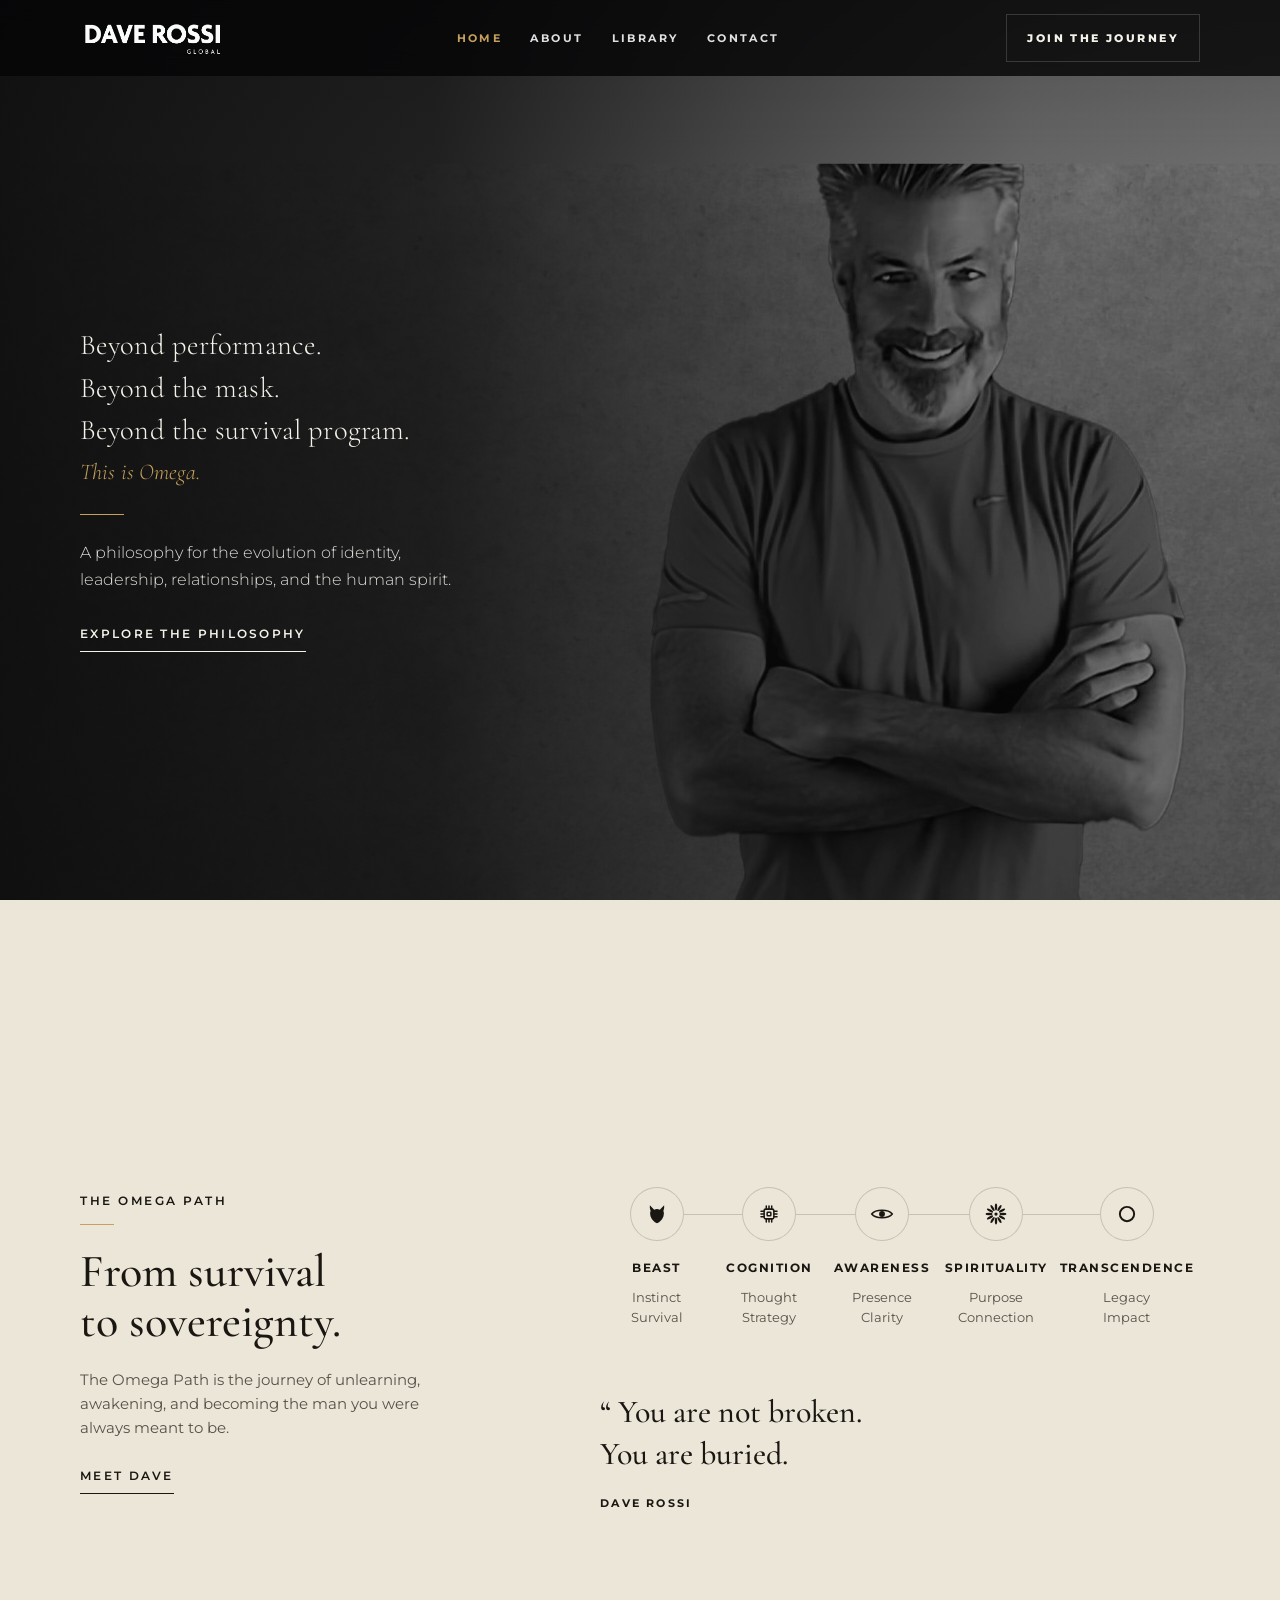
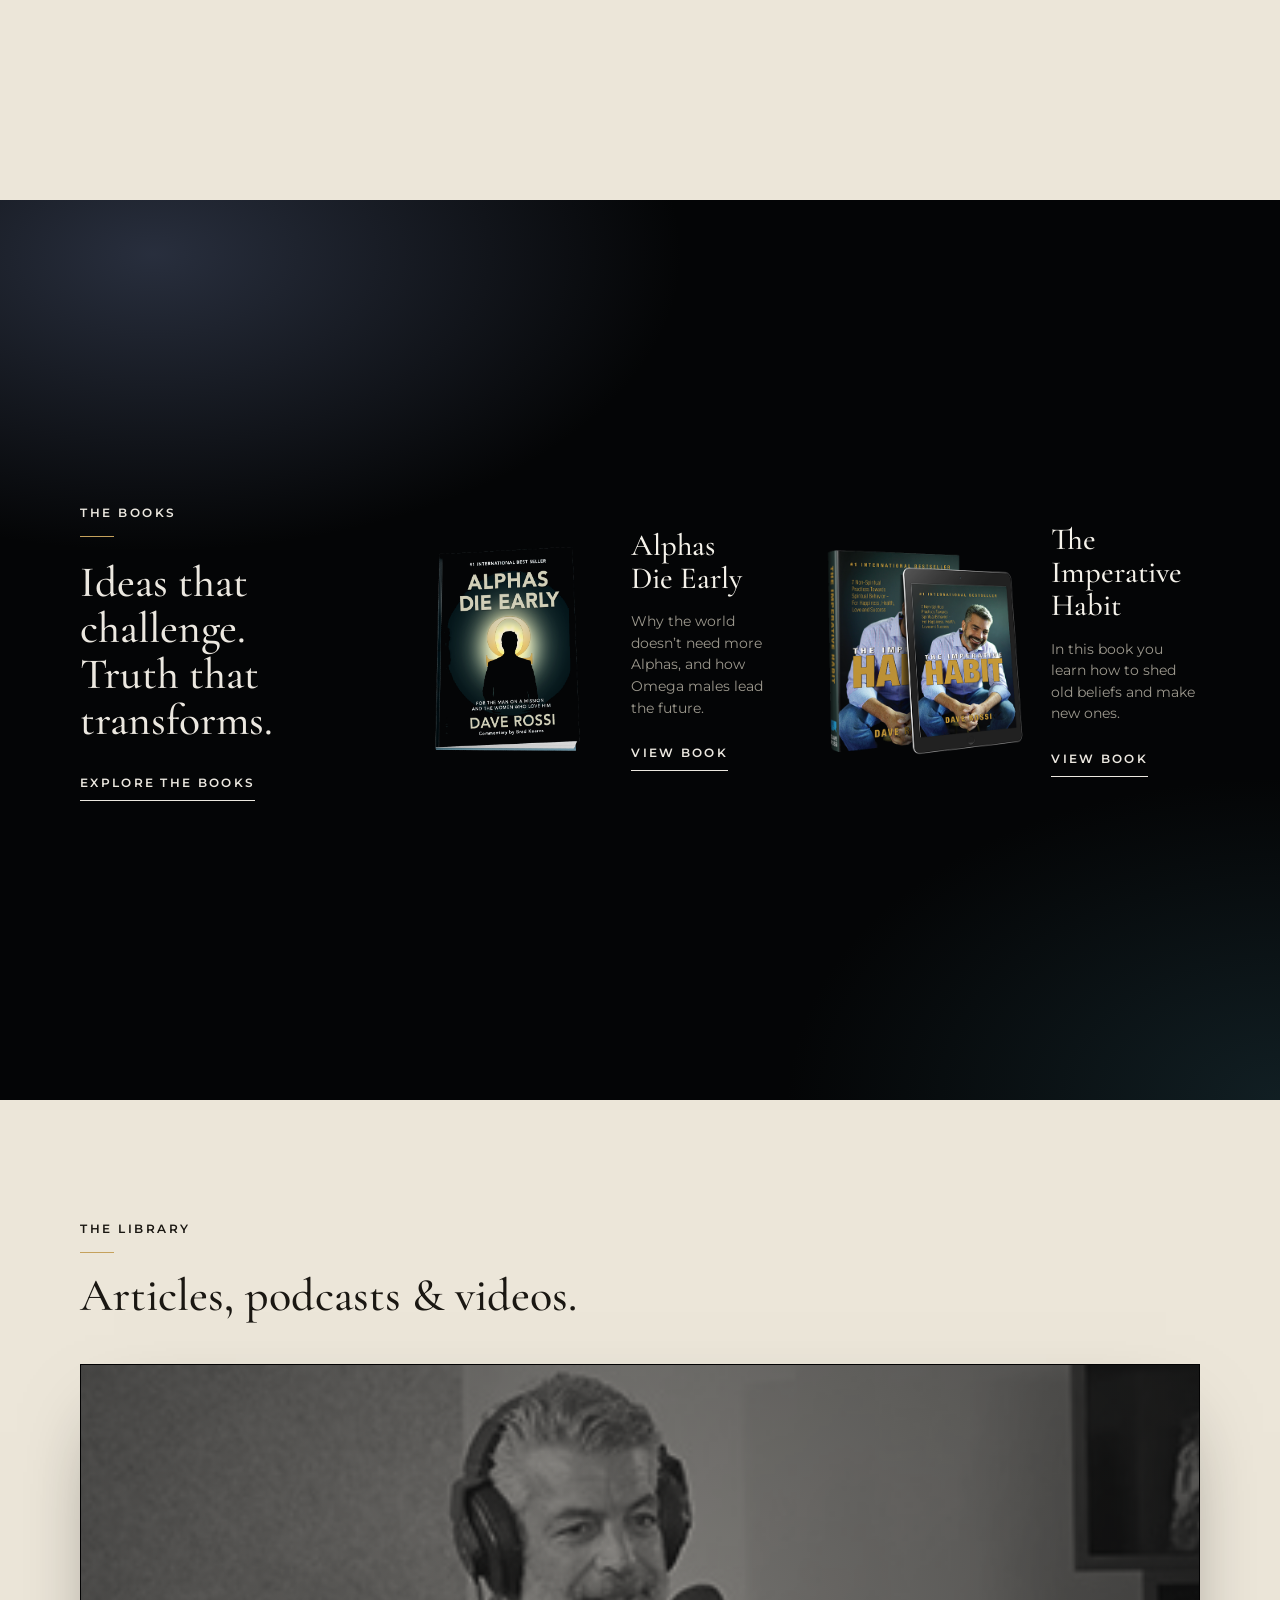
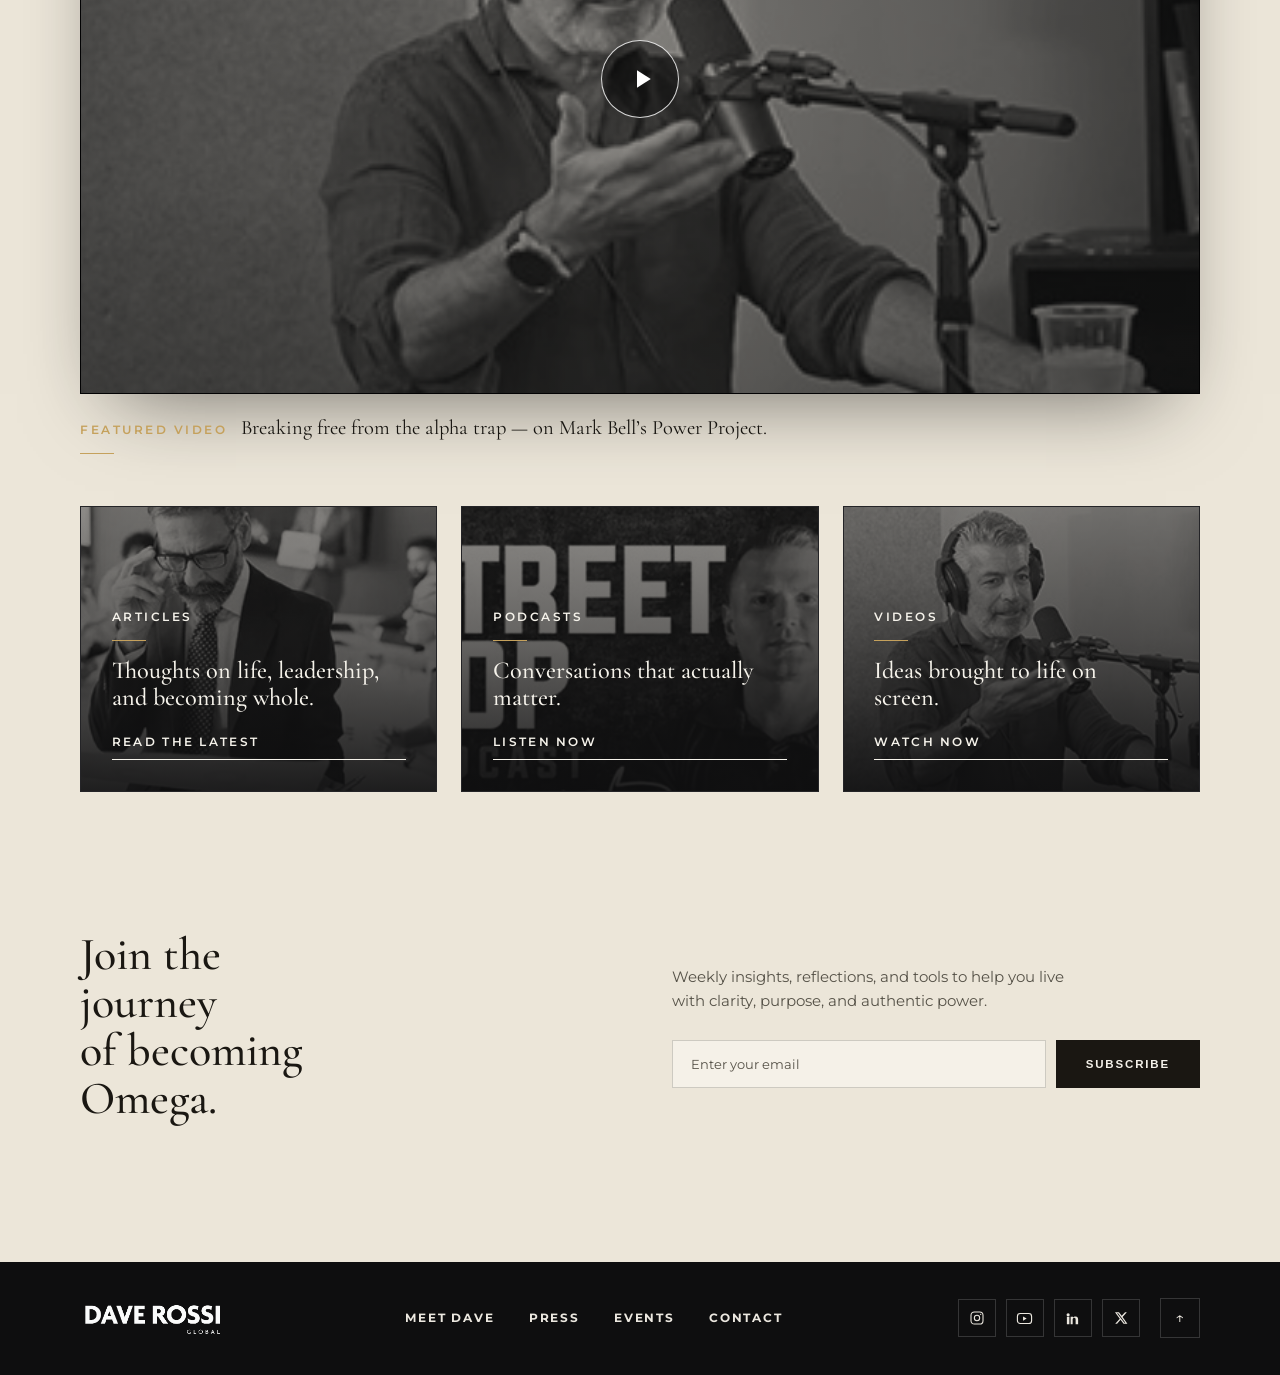
==== index.html @ e482aae3 "Deploy site 82 files" ====
<!DOCTYPE html>
<html lang="en">
<head>
<meta charset="UTF-8" />
<meta name="viewport" content="width=device-width, initial-scale=1.0" />
<title>Dave Rossi — This is Omega</title>
<meta name="description" content="Beyond performance. Beyond the mask. Beyond the survival program. This is Omega. A philosophy for the evolution of identity, leadership, relationships, and the human spirit." />
<link rel="icon" type="image/x-icon" href="assets/img/favicon/favicon.ico" />

<link rel="preconnect" href="https://fonts.googleapis.com" />
<link rel="preconnect" href="https://fonts.gstatic.com" crossorigin />
<link href="https://fonts.googleapis.com/css2?family=Cormorant+Garamond:ital,wght@0,300;0,400;0,500;0,600;1,300;1,400;1,500;1,600&family=Montserrat:wght@300;400;500;600;700&display=swap" rel="stylesheet" />

<style>
  /* ============================================================
     DAVE ROSSI — OMEGA  ·  Home (design body) + framework header/footer
     ============================================================ */
  :root{
    --dark:#0E0E0F; --dark-2:#0B0B0C; --cream:#ECE6D9; --cream-panel:#E3DBC9;
    --ink:#1A1712; --ink-soft:#565248; --paper:#F5F2EA; --on-dark:#ECE8E0; --on-dark-soft:#9C988D;
    --gold:#C5A15C; --gold-soft:#D8BC86;
    --line-cream:rgba(26,23,18,.18); --line-dark:rgba(255,255,255,.16);
    --serif:'Cormorant Garamond', Georgia, 'Times New Roman', serif;
    --sans:'Montserrat', -apple-system, BlinkMacSystemFont, 'Segoe UI', sans-serif;
    --wrap:1240px; --gutter:clamp(20px, 5vw, 60px); --band-y:clamp(64px, 9vw, 120px);
    --ease:cubic-bezier(.22,.61,.36,1);
  }
  *,*::before,*::after{box-sizing:border-box;margin:0;padding:0}
  html{-webkit-text-size-adjust:100%;scroll-behavior:smooth;scroll-snap-type:y proximity;scroll-padding-top:76px}
  body{background:var(--dark);color:var(--ink);font-family:var(--sans);font-weight:400;line-height:1.65;-webkit-font-smoothing:antialiased;overflow-x:hidden}
  a{color:inherit;text-decoration:none}
  img{max-width:100%;height:auto;display:block}
  ::selection{background:var(--gold);color:#0E0E0F}
  :focus-visible{outline:2px solid var(--gold);outline-offset:3px}
  .wrap{max-width:var(--wrap);margin:0 auto;padding-inline:var(--gutter)}

  .eyebrow{font-family:var(--sans);font-size:11.5px;font-weight:600;letter-spacing:.22em;text-transform:uppercase;display:inline-block;padding-bottom:14px;position:relative}
  .eyebrow::after{content:"";position:absolute;left:0;bottom:0;width:34px;height:1px;background:var(--gold)}
  .ulink{display:inline-block;font-size:11.5px;font-weight:600;letter-spacing:.2em;text-transform:uppercase;padding-bottom:7px;border-bottom:1px solid currentColor;transition:color .3s var(--ease),border-color .3s var(--ease)}
  .ulink:hover{color:var(--gold)}
  .btn-solid{display:inline-flex;align-items:center;justify-content:center;font-size:11.5px;font-weight:600;letter-spacing:.16em;text-transform:uppercase;padding:15px 30px;background:var(--ink);color:var(--paper);border:0;cursor:pointer;transition:background .35s var(--ease);white-space:nowrap}
  .btn-solid:hover{background:#000}

  /* ============================================================
     FRAMEWORK HEADER (matches the project upload)
     ============================================================ */
  header.site-header{position:fixed;top:0;left:0;right:0;z-index:100;background:rgba(5,6,7,.82);backdrop-filter:blur(12px)}
  .nav{display:flex;align-items:center;gap:24px;height:76px}
  .brand{display:flex;align-items:center}
  .brand img{width:150px;height:auto;display:block}
  .nav-links{display:flex;align-items:center;justify-content:center;gap:clamp(14px,2.2vw,30px);flex:1}
  .nav-links a{font-size:11px;font-weight:700;letter-spacing:.22em;text-transform:uppercase;color:rgba(255,255,255,.88);position:relative;padding:4px 0;transition:color .3s var(--ease)}
  .nav-links a:hover,.nav-links a.active{color:var(--gold)}
  .nav-cta{display:inline-flex;align-items:center;justify-content:center;min-width:170px;font-size:11px;font-weight:800;letter-spacing:.22em;text-transform:uppercase;padding:14px 20px;border:1px solid var(--line-dark);color:var(--paper);transition:all .35s var(--ease);white-space:nowrap}
  .nav-cta:hover{border-color:var(--gold);color:var(--gold)}
  .burger{display:none;flex-direction:column;gap:5px;background:none;border:0;cursor:pointer;padding:10px;margin:-10px}
  .burger span{width:24px;height:1.5px;background:var(--paper);transition:.3s var(--ease)}
  .drawer{position:fixed;inset:0;z-index:99;background:rgba(5,6,7,.98);backdrop-filter:blur(8px);display:flex;flex-direction:column;justify-content:center;align-items:center;gap:6px;opacity:0;visibility:hidden;transition:opacity .4s var(--ease),visibility .4s}
  .drawer.open{opacity:1;visibility:visible}
  .drawer a{font-family:var(--sans);font-size:14px;font-weight:700;letter-spacing:.2em;text-transform:uppercase;color:var(--on-dark);padding:14px}
  .drawer a:hover{color:var(--gold)}
  .drawer .nav-cta{margin-top:18px}

  /* ============================================================
     HERO (design)
     ============================================================ */
  .hero{position:relative;min-height:100vh;min-height:100svh;display:flex;align-items:center;padding-top:76px;
    background:
      linear-gradient(90deg, rgba(12,12,13,.94) 0%, rgba(12,12,13,.8) 34%, rgba(12,12,13,.42) 58%, rgba(12,12,13,.12) 80%, rgba(12,12,13,.04) 100%),
      linear-gradient(0deg, rgba(12,12,13,.45), rgba(12,12,13,.18)),
      #14150F url("assets/images/home/slider_Main_New2.jpg?v=2") right center/cover no-repeat;
    background-attachment:scroll,scroll,fixed;}
  .hero .wrap{width:100%}
  .hero-inner{max-width:620px}
  .hero h1{font-family:var(--serif);font-weight:300;color:var(--paper);font-size:clamp(1.1rem,2.3vw,1.78rem);line-height:1.5;letter-spacing:.004em}
  .hero .omega{display:block;font-style:italic;color:var(--gold);font-size:clamp(0.81rem,1.8vw,1.41rem);line-height:1.05;margin-top:.35em}
  .hero-rule{width:44px;height:1px;background:var(--gold);margin:30px 0 24px}
  .hero p{color:var(--paper);opacity:.9;font-size:clamp(.92rem,1.3vw,1rem);max-width:400px;font-weight:300;line-height:1.7}
  .hero .ulink{margin-top:32px;color:var(--paper)}

  /* ============================================================
     BANDS (design)
     ============================================================ */
  .band{padding-block:var(--band-y)}
  .band.cream{background:var(--cream);color:var(--ink)}
  .band.dark{color:var(--on-dark);
    background:
      radial-gradient(75% 60% at 12% 6%, rgba(64,74,98,.60), transparent 55%),
      radial-gradient(70% 65% at 100% 100%, rgba(30,56,64,.5), transparent 55%),
      #040506;}
  .snap{min-height:100vh;min-height:100svh;display:flex;align-items:center;scroll-snap-align:start}
  .snap>.wrap{width:100%}

  .path-grid{display:grid;grid-template-columns:minmax(0,0.85fr) minmax(0,1.15fr);gap:clamp(40px,6vw,80px);align-items:start}
  .path-intro .eyebrow{color:var(--ink)}
  .path-intro h2{font-family:var(--serif);font-weight:500;font-size:clamp(2rem,3.6vw,3rem);line-height:1.08;margin:22px 0 22px}
  .path-intro p{color:var(--ink-soft);font-size:14.5px;max-width:34ch;font-weight:400}
  .path-intro .ulink{margin-top:26px;color:var(--ink)}
  .pillars{display:grid;grid-template-columns:repeat(5,1fr);position:relative}
  .pillars::before{content:"";position:absolute;top:27px;left:9%;right:9%;height:1px;background:var(--line-cream);z-index:0}
  .pillar{display:flex;flex-direction:column;align-items:center;text-align:center;padding:0 6px;position:relative;z-index:1}
  .pillar .ico{width:54px;height:54px;border-radius:50%;border:1px solid var(--line-cream);background:var(--cream);display:flex;align-items:center;justify-content:center;margin-bottom:18px}
  .pillar .ico svg{width:26px;height:26px;color:var(--ink)}
  .pillar h3{font-family:var(--sans);font-size:11.5px;font-weight:700;letter-spacing:.13em;text-transform:uppercase;color:var(--ink);margin-bottom:10px}
  .pillar span{display:block;font-size:12.5px;color:var(--ink-soft);line-height:1.55;font-weight:400}
  .path-quote{margin-top:clamp(40px,5vw,64px)}
  .path-quote blockquote{font-family:var(--serif);font-weight:500;font-size:clamp(1.5rem,2.6vw,2rem);line-height:1.3;color:var(--ink);max-width:26ch}
  .path-quote cite{display:block;margin-top:20px;font-family:var(--sans);font-style:normal;font-size:11px;font-weight:700;letter-spacing:.2em;text-transform:uppercase;color:var(--ink)}

  .books-grid{display:grid;grid-template-columns:0.95fr 1.25fr 1.25fr;gap:clamp(30px,4vw,56px);align-items:center}
  .books-intro .eyebrow{color:var(--on-dark)}
  .books-intro h2{font-family:var(--serif);font-weight:500;font-size:clamp(1.9rem,3.4vw,2.9rem);line-height:1.06;margin:22px 0 26px}
  .books-intro .ulink{color:var(--on-dark)}
  .book{display:grid;grid-template-columns:190px 1fr;gap:30px;align-items:center}
  .book .cover{aspect-ratio:2/3;position:relative;display:flex;align-items:center;justify-content:center;background:transparent}
  .book .cover img{position:absolute;inset:0;width:100%;height:100%;object-fit:contain}
  .book:last-child .cover img{transform:scale(1.33)}
  .book h3{font-family:var(--serif);font-weight:500;font-size:clamp(1.5rem,2.4vw,1.95rem);line-height:1.08;color:var(--paper);margin-bottom:16px}
  .book p{color:var(--on-dark-soft);font-size:13.5px;line-height:1.6;margin-bottom:20px;max-width:26ch}
  .book .ulink{color:var(--on-dark)}

  .cards-intro{margin-bottom:clamp(28px,4vw,44px)}
  .cards-intro .eyebrow{color:var(--ink)}
  .cards-intro h2{font-family:var(--serif);font-weight:500;font-size:clamp(2rem,3.6vw,3rem);line-height:1.06;margin-top:18px;color:var(--ink)}
  .featured-cap{display:flex;align-items:baseline;gap:14px;flex-wrap:wrap;margin:clamp(16px,2vw,22px) 0 clamp(34px,4.5vw,52px)}
  .featured-cap .eyebrow{color:var(--gold)}
  .featured-cap span.t{font-family:var(--serif);font-size:clamp(1.15rem,1.6vw,1.45rem);color:var(--ink);line-height:1.2}
  .featured-video{position:relative;aspect-ratio:16/9;overflow:hidden;background:#000;box-shadow:0 34px 80px -34px rgba(0,0,0,.55);border:1px solid rgba(20,20,22,.14)}
  .featured-video iframe{position:absolute;inset:0;width:100%;height:100%;border:0}
  .fv-facade{position:absolute;inset:0;width:100%;height:100%;padding:0;border:0;cursor:pointer;background:#000;display:block}
  .fv-facade img{position:absolute;inset:0;width:100%;height:100%;object-fit:cover;filter:grayscale(1) sepia(.12) contrast(1.03) brightness(.72)}
  .fv-facade::after{content:"";position:absolute;inset:0;background:radial-gradient(circle at 50% 46%, rgba(8,9,10,.12), rgba(8,9,10,.5))}
  .fv-btn{position:absolute;left:50%;top:50%;transform:translate(-50%,-50%);z-index:2;width:78px;height:78px;border-radius:50%;background:rgba(14,14,15,.5);border:1px solid rgba(255,255,255,.82);display:grid;place-items:center;color:#fff;transition:transform .3s var(--ease),background .3s var(--ease)}
  .fv-facade:hover .fv-btn{transform:translate(-50%,-50%) scale(1.08);background:rgba(14,14,15,.72)}
  .fv-btn svg{width:30px;height:30px;fill:currentColor;margin-left:4px}
  .cards{display:grid;grid-template-columns:repeat(3,1fr);gap:clamp(16px,2vw,24px)}
  .card{position:relative;aspect-ratio:5/4;overflow:hidden;display:flex;flex-direction:column;justify-content:flex-end;padding:clamp(24px,2.4vw,32px);color:var(--paper);background:#16161a;border:1px solid rgba(255,255,255,.06)}
  .card img{position:absolute;inset:0;width:100%;height:100%;object-fit:cover;z-index:0;filter:grayscale(1) sepia(.1) contrast(1.05) brightness(.8);transition:transform .5s var(--ease)}
  .card:hover img{transform:scale(1.05)}
  .card::after{content:"";position:absolute;inset:0;z-index:1;background:linear-gradient(180deg,rgba(14,14,15,.3) 0%,rgba(14,14,15,.52) 46%,rgba(14,14,15,.9) 100%)}
  .card>:not(img){position:relative;z-index:2}
  .card .eyebrow{color:var(--paper)}
  .card h3{font-family:var(--serif);font-weight:500;font-size:clamp(1.35rem,1.9vw,1.7rem);line-height:1.12;margin:16px 0 22px}
  .card .ulink{color:var(--paper)}

  .news-band{background:var(--cream);padding-block:0 var(--band-y)}
  .news{background:transparent;padding-block:clamp(8px,2vw,24px);display:grid;grid-template-columns:1fr 1fr;gap:clamp(32px,5vw,64px);align-items:center}
  .news h2{font-family:var(--serif);font-weight:500;font-size:clamp(2rem,3.6vw,3rem);line-height:1.04;color:var(--ink)}
  .news p{color:var(--ink-soft);font-size:14.5px;max-width:40ch;margin-bottom:26px}
  .subscribe{display:flex;gap:10px;flex-wrap:wrap}
  .subscribe input{flex:1;min-width:180px;background:#F5F1E8;border:1px solid var(--line-cream);color:var(--ink);padding:15px 18px;font-family:var(--sans);font-size:13px}
  .subscribe input::placeholder{color:var(--ink-soft)}
  .subscribe input:focus{outline:0;border-color:var(--gold)}

  /* ============================================================
     FRAMEWORK FOOTER (matches the project upload)
     ============================================================ */
  footer.site-footer{background:var(--dark);color:var(--on-dark);padding-block:34px}
  .foot{display:flex;align-items:center;justify-content:space-between;gap:30px;flex-wrap:wrap}
  .footer-logo{width:152px;height:auto}
  .foot-links{display:flex;gap:34px}
  .foot-links a{font-size:11.5px;font-weight:700;letter-spacing:.16em;text-transform:uppercase;color:var(--on-dark);transition:color .3s var(--ease)}
  .foot-links a:hover{color:var(--gold)}
  .foot-right{display:flex;align-items:center;gap:20px}
  .socials{display:flex;gap:10px}
  .socials a{width:38px;height:38px;border:1px solid var(--line-dark);display:flex;align-items:center;justify-content:center;color:var(--on-dark);transition:all .3s var(--ease)}
  .socials a:hover{border-color:var(--gold);color:var(--gold)}
  .to-top{width:40px;height:40px;border:1px solid var(--line-dark);display:flex;align-items:center;justify-content:center;color:var(--on-dark);transition:all .3s var(--ease)}
  .to-top:hover{border-color:var(--gold);color:var(--gold)}

  @media (max-width:980px){
    .nav-links{display:none}
    header .nav-cta{display:none}
    .burger{display:flex}
    .nav{justify-content:space-between}
    .path-grid{grid-template-columns:1fr;gap:44px}
    .books-grid{grid-template-columns:1fr 1fr;gap:40px}
    .books-intro{grid-column:1 / -1}
    .news{grid-template-columns:1fr;gap:26px}
  }
  @media (max-width:760px){
    html{scroll-snap-type:none}
    .snap{min-height:0}
    .pillars{grid-template-columns:repeat(3,1fr);gap:32px 8px}
    .pillars::before{display:none}
    .cards{grid-template-columns:1fr;gap:16px}
    .card{aspect-ratio:16/9}
    .foot{justify-content:center;text-align:center;flex-direction:column;gap:24px}
  }
  @media (max-width:560px){
    .books-grid{grid-template-columns:1fr}
    .book{grid-template-columns:120px 1fr;gap:22px}
    .pillars{grid-template-columns:repeat(2,1fr)}
    .subscribe input{min-width:0}
  }
  @media (prefers-reduced-motion:reduce){html{scroll-behavior:auto}}
</style>
</head>
<body>

<!-- ==================== FRAMEWORK HEADER ==================== -->
<header class="site-header">
  <div class="wrap nav">
    <a class="brand" href="index.html" aria-label="Dave Rossi Global"><img src="assets/img/logo-cropped-2.png" alt="Dave Rossi Global" /></a>
    <nav class="nav-links">
      <a href="index.html" class="active">Home</a>
      <a href="public/about/">About</a>
      <a href="public/media/">Library</a>
      <a href="public/contact/">Contact</a>
    </nav>
    <a href="#newsletter" class="nav-cta">Join the Journey</a>
    <button class="burger" id="burger" aria-label="Open menu"><span></span><span></span><span></span></button>
  </div>
</header>

<div class="drawer" id="drawer">
  <a href="index.html" class="active">Home</a>
  <a href="public/about/">About</a>
  <a href="public/media/">Library</a>
  <a href="public/contact/">Contact</a>
  <a href="#newsletter" class="nav-cta">Join the Journey</a>
</div>

<span id="top"></span>

<!-- ==================== HERO ==================== -->
<section class="hero">
  <div class="wrap">
    <div class="hero-inner">
      <h1>
        Beyond performance.<br />
        Beyond the mask.<br />
        Beyond the survival program.
        <span class="omega">This is Omega.</span>
      </h1>
      <div class="hero-rule"></div>
      <p>A philosophy for the evolution of identity, leadership, relationships, and the human spirit.</p>
      <a href="#philosophy" class="ulink">Explore the Philosophy</a>
    </div>
  </div>
</section>

<!-- ==================== THE OMEGA PATH ==================== -->
<section class="band cream snap" id="philosophy">
  <div class="wrap path-grid">
    <div class="path-intro">
      <span class="eyebrow">The Omega Path</span>
      <h2>From survival<br />to sovereignty.</h2>
      <p>The Omega Path is the journey of unlearning, awakening, and becoming the man you were always meant to be.</p>
      <a href="public/about/" class="ulink">Meet Dave</a>
    </div>
    <div class="path-right">
      <div class="pillars">
        <div class="pillar">
          <div class="ico"><svg viewBox="0 0 24 24" fill="currentColor"><path d="M5.4 4 L9.4 8.1 Q12 6.5 14.6 8.1 L18.6 4 Q19 6.9 17.9 9.2 Q19.1 11.4 18 14 Q16.2 18.7 12 20.6 Q7.8 18.7 6 14 Q4.9 11.4 6.1 9.2 Q5 6.9 5.4 4 Z"/></svg></div>
          <h3>Beast</h3><span>Instinct<br />Survival</span>
        </div>
        <div class="pillar">
          <div class="ico"><svg viewBox="0 0 24 24" fill="none" stroke="currentColor" stroke-width="1.4" stroke-linecap="round"><rect x="7.5" y="7.5" width="9" height="9" rx="1.6"/><rect x="10.3" y="10.3" width="3.4" height="3.4" rx=".6"/><path d="M9.5 4.6v2.9M12 4.6v2.9M14.5 4.6v2.9M9.5 16.5v2.9M12 16.5v2.9M14.5 16.5v2.9M4.6 9.5h2.9M4.6 12h2.9M4.6 14.5h2.9M16.5 9.5h2.9M16.5 12h2.9M16.5 14.5h2.9"/></svg></div>
          <h3>Cognition</h3><span>Thought<br />Strategy</span>
        </div>
        <div class="pillar">
          <div class="ico"><svg viewBox="0 0 24 24"><path d="M2.5 12 C6 7.4 18 7.4 21.5 12 C18 16.6 6 16.6 2.5 12 Z" fill="none" stroke="currentColor" stroke-width="1.4"/><circle cx="12" cy="12" r="2.7" fill="currentColor"/></svg></div>
          <h3>Awareness</h3><span>Presence<br />Clarity</span>
        </div>
        <div class="pillar">
          <div class="ico"><svg viewBox="0 0 24 24" fill="currentColor"><g>
            <ellipse cx="12" cy="5.6" rx="1.1" ry="3.2"/>
            <ellipse cx="12" cy="5.6" rx="1.1" ry="3.2" transform="rotate(30 12 12)"/>
            <ellipse cx="12" cy="5.6" rx="1.1" ry="3.2" transform="rotate(60 12 12)"/>
            <ellipse cx="12" cy="5.6" rx="1.1" ry="3.2" transform="rotate(90 12 12)"/>
            <ellipse cx="12" cy="5.6" rx="1.1" ry="3.2" transform="rotate(120 12 12)"/>
            <ellipse cx="12" cy="5.6" rx="1.1" ry="3.2" transform="rotate(150 12 12)"/>
            <ellipse cx="12" cy="5.6" rx="1.1" ry="3.2" transform="rotate(180 12 12)"/>
            <ellipse cx="12" cy="5.6" rx="1.1" ry="3.2" transform="rotate(210 12 12)"/>
            <ellipse cx="12" cy="5.6" rx="1.1" ry="3.2" transform="rotate(240 12 12)"/>
            <ellipse cx="12" cy="5.6" rx="1.1" ry="3.2" transform="rotate(270 12 12)"/>
            <ellipse cx="12" cy="5.6" rx="1.1" ry="3.2" transform="rotate(300 12 12)"/>
            <ellipse cx="12" cy="5.6" rx="1.1" ry="3.2" transform="rotate(330 12 12)"/>
          </g><circle cx="12" cy="12" r="2.1" style="fill:var(--cream)"/><circle cx="12" cy="12" r="1.5"/></svg></div>
          <h3>Spirituality</h3><span>Purpose<br />Connection</span>
        </div>
        <div class="pillar">
          <div class="ico"><svg viewBox="0 0 24 24" fill="none" stroke="currentColor" stroke-width="1.8"><circle cx="12" cy="12" r="6.6"/></svg></div>
          <h3>Transcendence</h3><span>Legacy<br />Impact</span>
        </div>
      </div>
      <div class="path-quote">
        <blockquote>&ldquo; You are not broken.<br />You are buried.</blockquote>
        <cite>Dave Rossi</cite>
      </div>
    </div>
  </div>
</section>

<!-- ==================== THE BOOKS ==================== -->
<section class="band dark snap" id="books">
  <div class="wrap books-grid">
    <div class="books-intro">
      <span class="eyebrow">The Books</span>
      <h2>Ideas that<br />challenge.<br />Truth that<br />transforms.</h2>
      <a href="#books" class="ulink">Explore the Books</a>
    </div>
    <article class="book">
      <div class="cover"><img src="assets/images/home/alphas-book-1-cut.png" alt="Alphas Die Early book cover" /></div>
      <div>
        <h3>Alphas<br />Die Early</h3>
        <p>Why the world doesn&rsquo;t need more Alphas, and how Omega males lead the future.</p>
        <a href="https://www.amazon.com/Alphas-Die-Early-Mission-Women/dp/1923223771/" target="_blank" class="ulink">View Book</a>
      </div>
    </article>
    <article class="book">
      <div class="cover"><img src="assets/images/home/imperative-book-1-cut.png" alt="The Imperative Habit book cover" /></div>
      <div>
        <h3>The<br />Imperative Habit</h3>
        <p>In this book you learn how to shed old beliefs and make new ones.</p>
        <a href="https://www.amazon.com/Imperative-Habit-Non-Spiritual-Practices-Spiritual/dp/B0D5F71556/" target="_blank" class="ulink">View Book</a>
      </div>
    </article>
  </div>
</section>

<!-- ==================== LIBRARY PREVIEW (one of each) ==================== -->
<section class="band cream" id="library">
  <div class="wrap">
    <div class="cards-intro">
      <span class="eyebrow">The Library</span>
      <h2>Articles, podcasts &amp; videos.</h2>
    </div>
    <div class="featured-video">
      <button class="fv-facade" type="button" id="fvPlay" aria-label="Play video">
        <img src="assets/images/media/Mark_Bells_power_project_thumb.jpg" alt="Mark Bell&rsquo;s Power Project" loading="lazy" />
        <span class="fv-btn"><svg viewBox="0 0 24 24" aria-hidden="true"><path d="M8 5v14l11-7z"/></svg></span>
      </button>
    </div>
    <div class="featured-cap">
      <span class="eyebrow">Featured Video</span>
      <span class="t">Breaking free from the alpha trap &mdash; on Mark Bell&rsquo;s Power Project.</span>
    </div>
    <div class="cards">
      <article class="card" id="articles">
        <img src="assets/images/media/young_upstarts_thumb.jpg" alt="Latest article" />
        <span class="eyebrow">Articles</span>
        <h3>Thoughts on life, leadership, and becoming whole.</h3>
        <a href="public/media/?type=articles" class="ulink">Read the Latest</a>
      </article>
      <article class="card" id="podcasts">
        <img src="assets/images/media/Street_cop_podcast_thumb.jpg" alt="Latest podcast" />
        <span class="eyebrow">Podcasts</span>
        <h3>Conversations that actually matter.</h3>
        <a href="public/media/?type=podcasts" class="ulink">Listen Now</a>
      </article>
      <article class="card" id="videos">
        <img src="assets/images/media/Mark_Bells_power_project_thumb.jpg" alt="Latest video" />
        <span class="eyebrow">Videos</span>
        <h3>Ideas brought to life on screen.</h3>
        <a href="public/media/?type=videos" class="ulink">Watch Now</a>
      </article>
    </div>
  </div>
</section>

<script>
  (function () {
    var b = document.getElementById('fvPlay'); if (!b) return;
    b.addEventListener('click', function () {
      var f = document.createElement('iframe');
      f.src = 'https://www.youtube-nocookie.com/embed/xHPLsAemqk4?rel=0&autoplay=1';
      f.title = 'Mark Bell’s Power Project — Dave Rossi';
      f.allow = 'autoplay; encrypted-media; picture-in-picture; web-share';
      f.setAttribute('allowfullscreen', '');
      f.referrerPolicy = 'strict-origin-when-cross-origin';
      b.replaceWith(f);
    });
  })();
</script>

<!-- ==================== NEWSLETTER ==================== -->
<section class="news-band" id="newsletter">
  <div class="wrap">
    <div class="news">
      <h2>Join the<br />journey<br />of becoming<br />Omega.</h2>
      <div>
        <p>Weekly insights, reflections, and tools to help you live with clarity, purpose, and authentic power.</p>
        <form class="subscribe" onsubmit="return false;">
          <input type="email" placeholder="Enter your email" aria-label="Email address" required />
          <button class="btn-solid" type="submit">Subscribe</button>
        </form>
      </div>
    </div>
  </div>
</section>

<!-- ==================== FRAMEWORK FOOTER ==================== -->
<footer class="site-footer">
  <div class="wrap foot">
    <a class="brand" href="index.html"><img src="assets/img/logo-cropped-2.png" alt="Dave Rossi Global" class="footer-logo" /></a>
    <nav class="foot-links">
      <a href="public/meet-dave/">Meet Dave</a>
      <a href="public/press/">Press</a>
      <a href="public/events/">Events</a>
      <a href="public/contact/">Contact</a>
    </nav>
    <div class="foot-right">
      <div class="socials">
        <a href="#" aria-label="Instagram"><svg width="16" height="16" viewBox="0 0 24 24" fill="none" stroke="currentColor" stroke-width="1.6"><rect x="3" y="3" width="18" height="18" rx="5"/><circle cx="12" cy="12" r="4"/><circle cx="17.5" cy="6.5" r="1" fill="currentColor" stroke="none"/></svg></a>
        <a href="#" aria-label="YouTube"><svg width="17" height="17" viewBox="0 0 24 24" fill="none" stroke="currentColor" stroke-width="1.6"><rect x="2" y="5" width="20" height="14" rx="4"/><path d="M10 9l5 3-5 3V9Z" fill="currentColor" stroke="none"/></svg></a>
        <a href="#" aria-label="LinkedIn"><svg width="15" height="15" viewBox="0 0 24 24" fill="currentColor"><path d="M4.98 3.5A2.5 2.5 0 1 0 5 8.5a2.5 2.5 0 0 0 0-5ZM3 9h4v12H3V9Zm6 0h3.8v1.7h.05c.53-1 1.83-2.05 3.75-2.05C20.4 8.65 21 10.9 21 13.6V21h-4v-6.6c0-1.57-.03-3.6-2.2-3.6-2.2 0-2.53 1.7-2.53 3.48V21H9V9Z"/></svg></a>
        <a href="#" aria-label="X"><svg width="14" height="14" viewBox="0 0 24 24" fill="currentColor"><path d="M18.9 2H22l-7.3 8.3L23 22h-6.6l-5.2-6.8L5.3 22H2.1l7.8-8.9L1.7 2h6.8l4.7 6.2L18.9 2Zm-1.2 18h1.8L7.1 3.9H5.2L17.7 20Z"/></svg></a>
      </div>
      <a href="#top" class="to-top" aria-label="Back to top">↑</a>
    </div>
  </div>
</footer>

<script>
  var burger = document.getElementById('burger');
  var drawer = document.getElementById('drawer');
  burger.addEventListener('click', function(){ drawer.classList.toggle('open'); });
  drawer.querySelectorAll('a').forEach(function(a){ a.addEventListener('click', function(){ drawer.classList.remove('open'); }); });
</script>
</body>
</html>
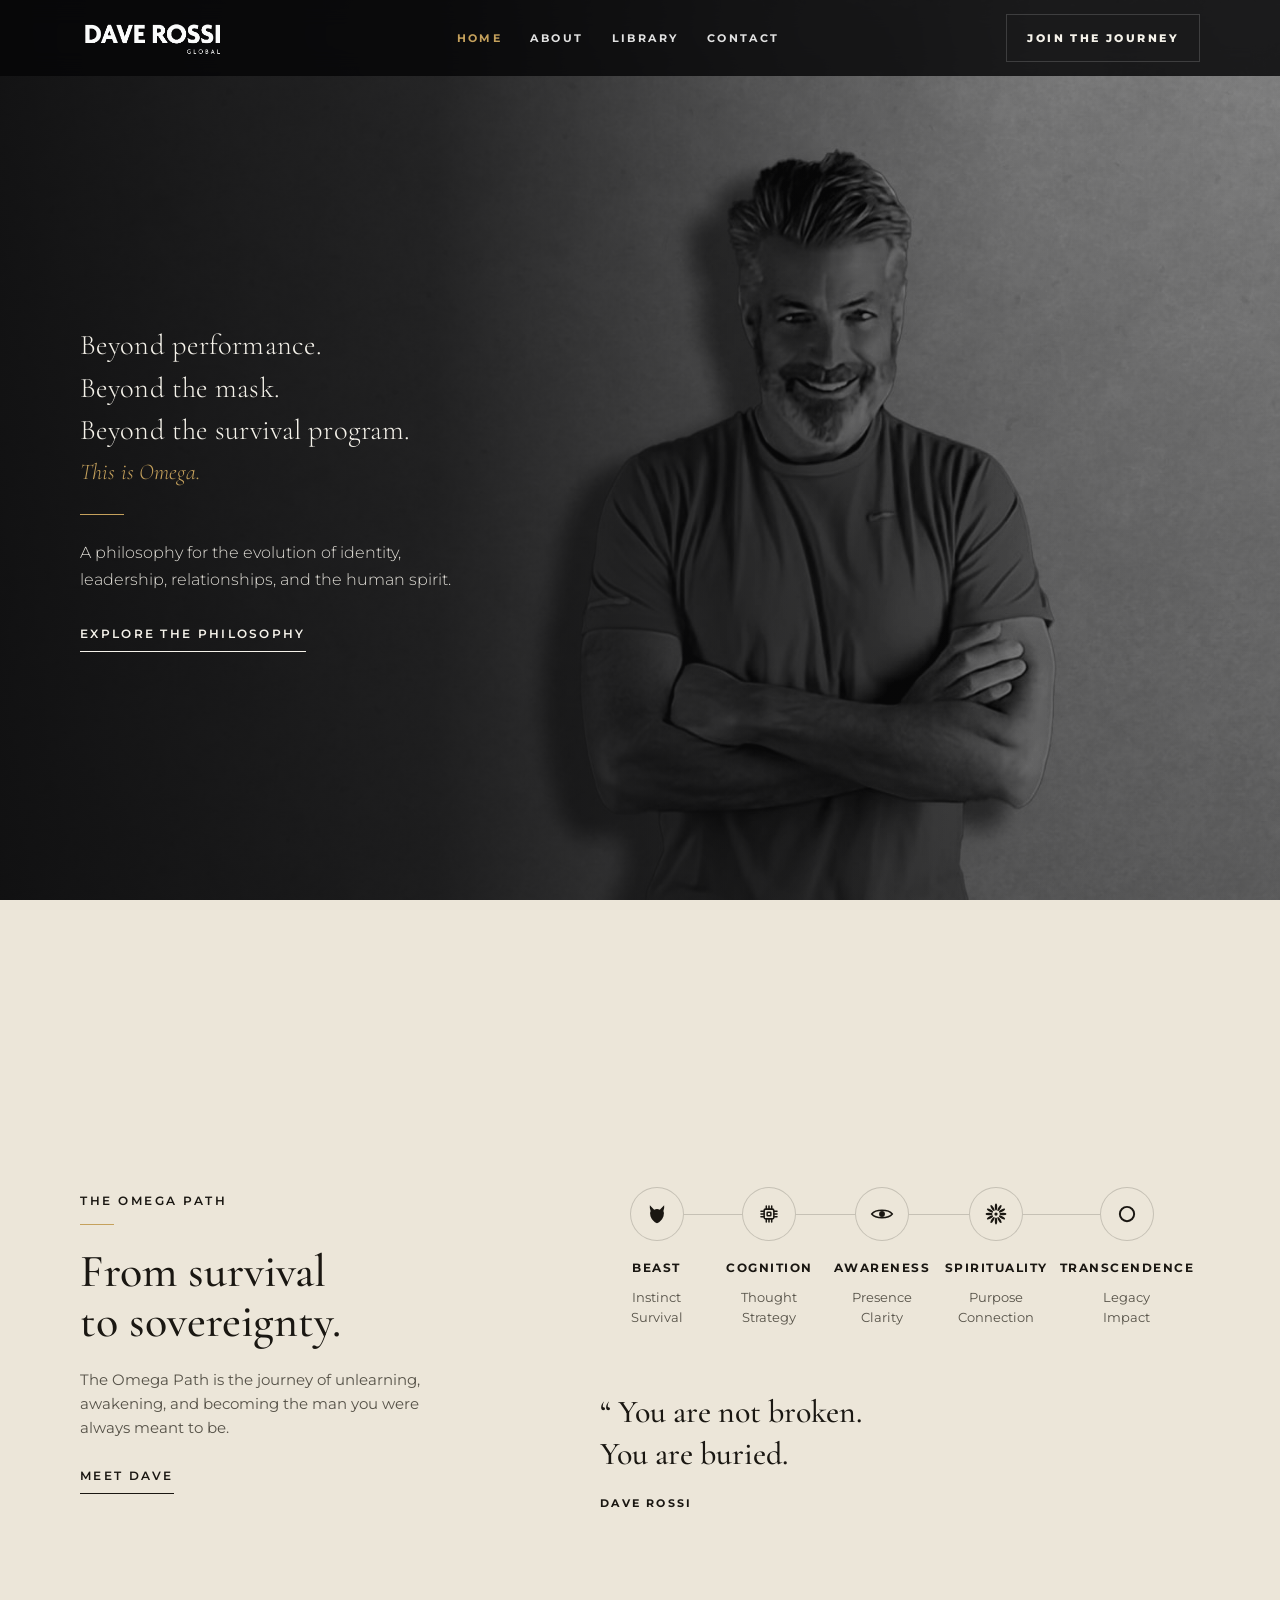
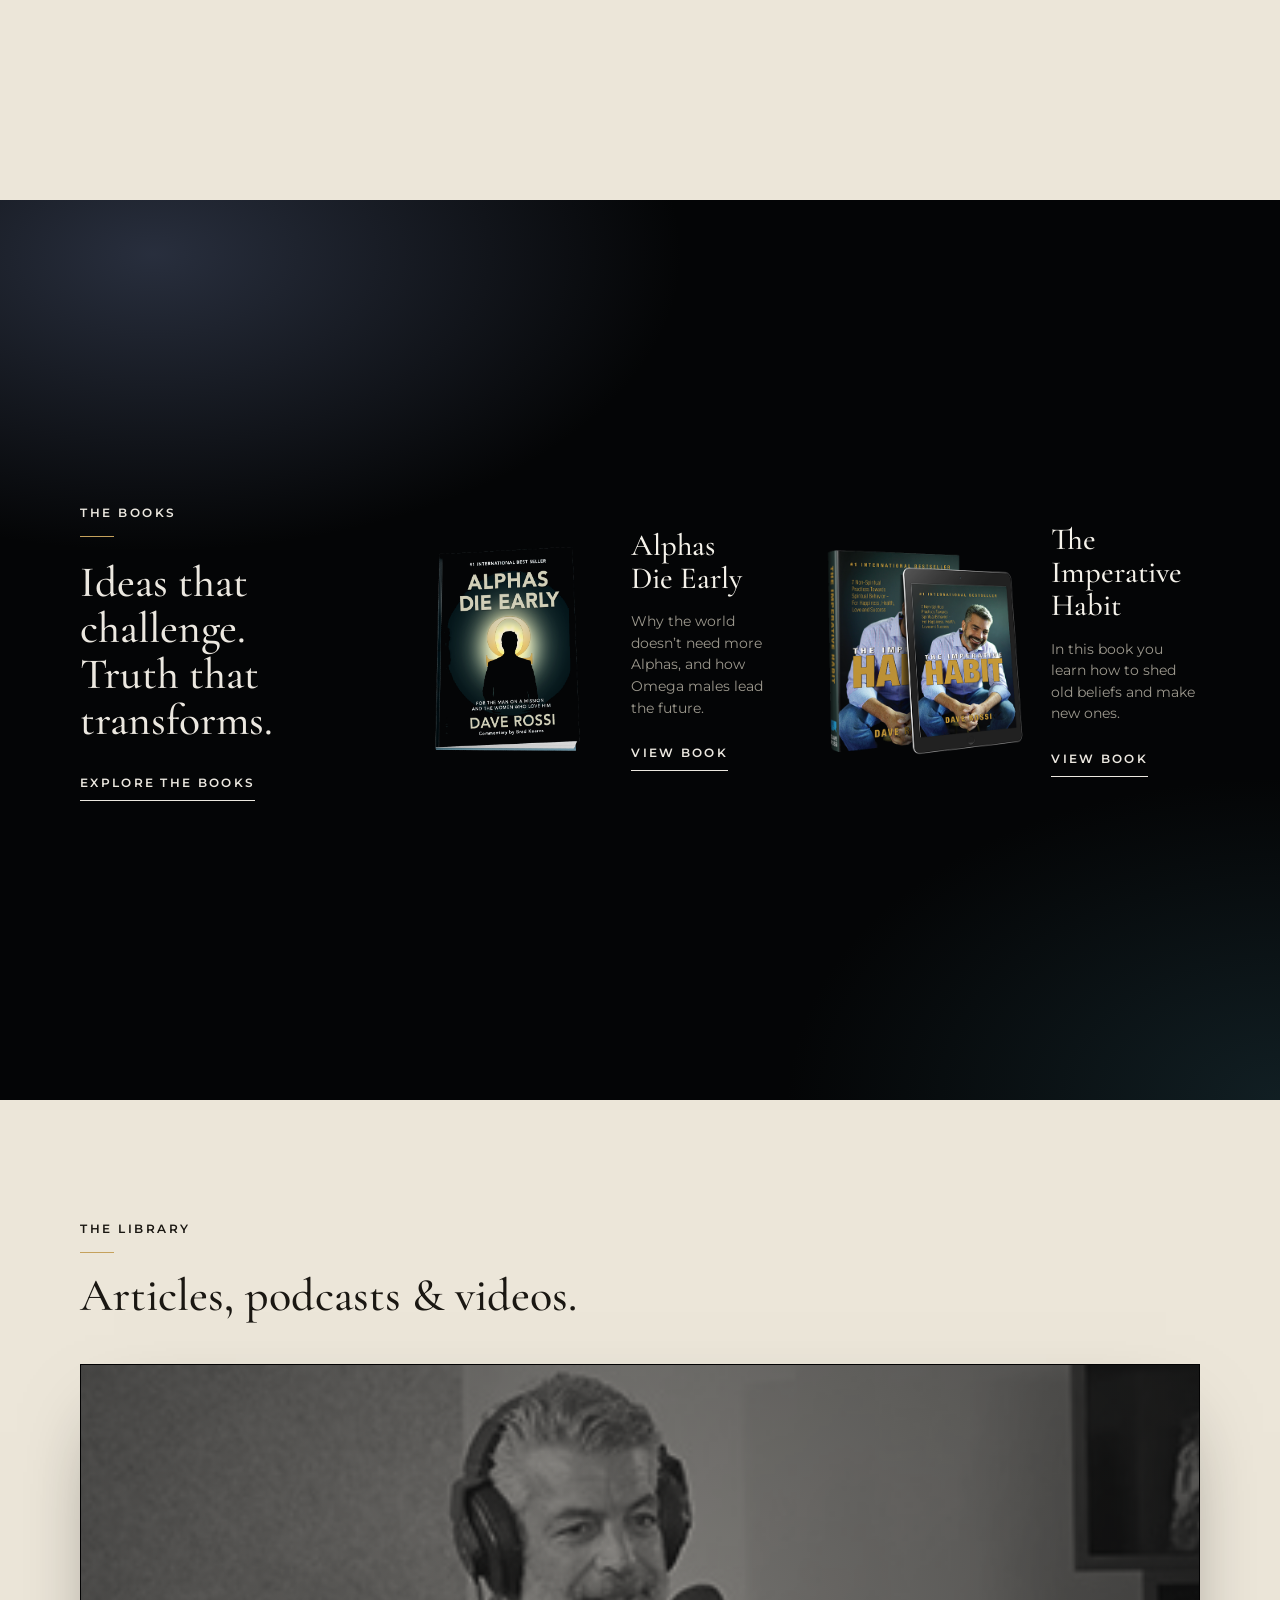
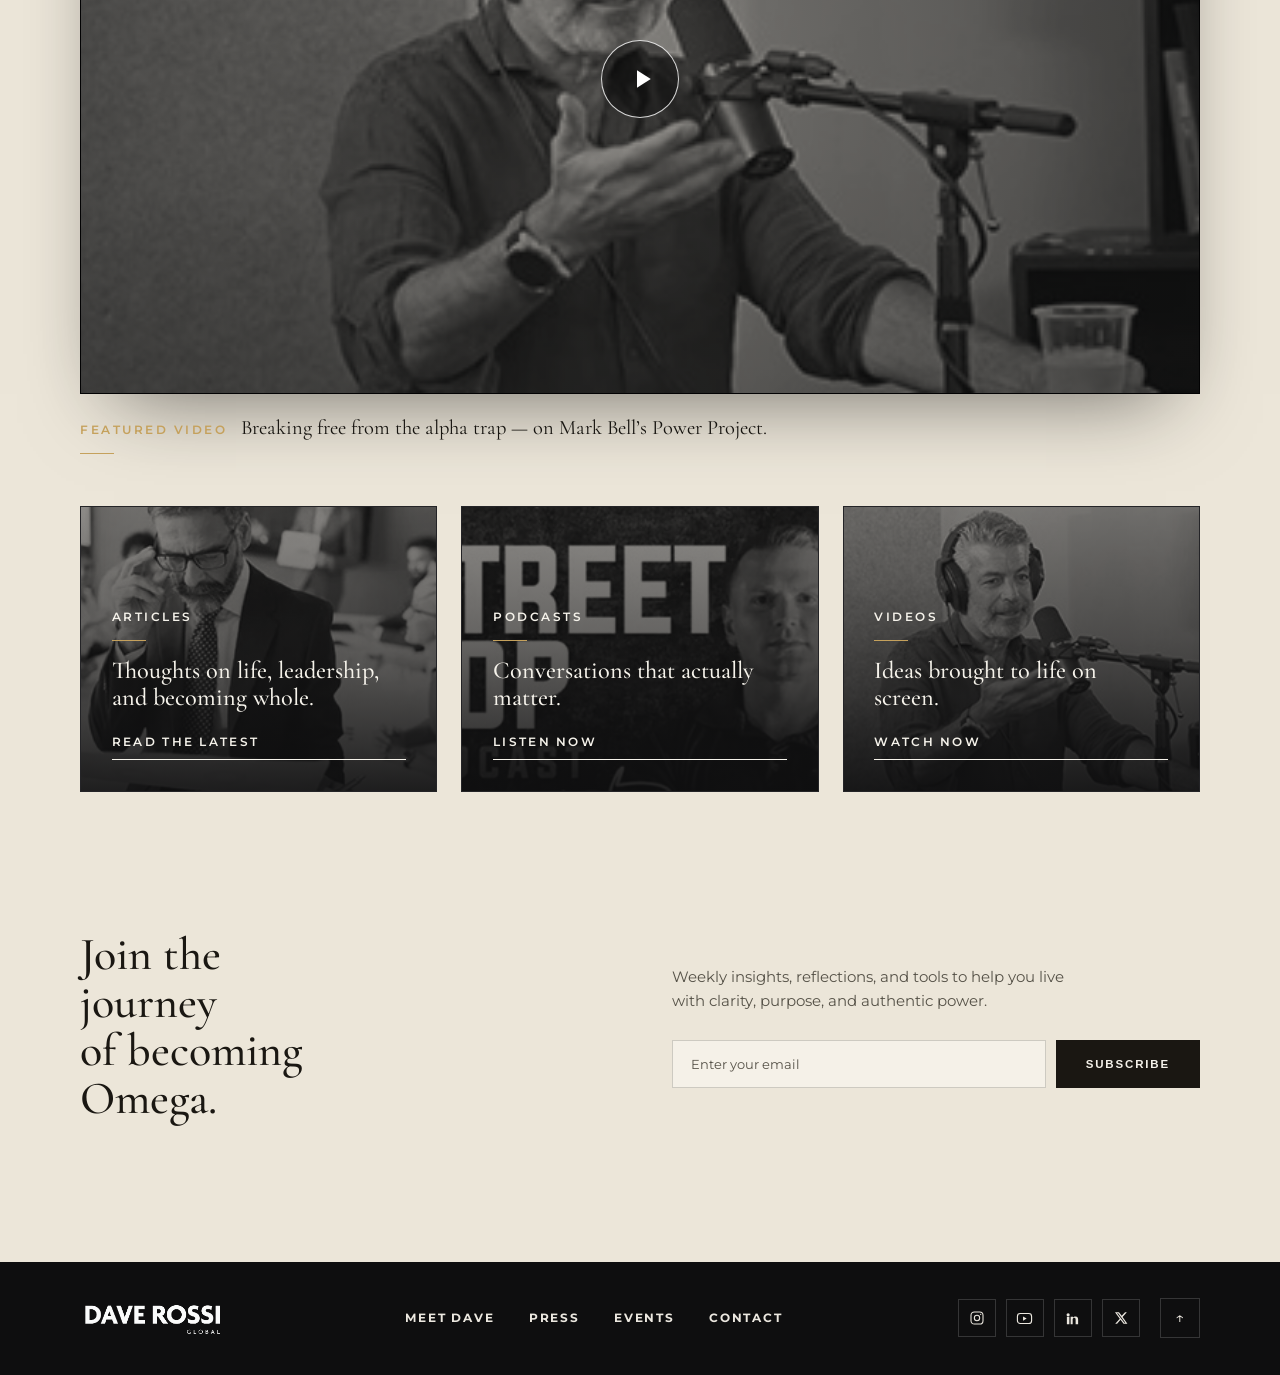
==== commit 73f0a694: "Deploy site 82 files" ====
--- a/index.html
+++ b/index.html
@@ -26,7 +26,7 @@
     --ease:cubic-bezier(.22,.61,.36,1);
   }
   *,*::before,*::after{box-sizing:border-box;margin:0;padding:0}
-  html{-webkit-text-size-adjust:100%;scroll-behavior:smooth;scroll-snap-type:y proximity;scroll-padding-top:76px}
+  html{-webkit-text-size-adjust:100%;scroll-behavior:smooth;scroll-padding-top:76px}
   body{background:var(--dark);color:var(--ink);font-family:var(--sans);font-weight:400;line-height:1.65;-webkit-font-smoothing:antialiased;overflow-x:hidden}
   a{color:inherit;text-decoration:none}
   img{max-width:100%;height:auto;display:block}
@@ -68,7 +68,7 @@
     background:
       linear-gradient(90deg, rgba(12,12,13,.94) 0%, rgba(12,12,13,.8) 34%, rgba(12,12,13,.42) 58%, rgba(12,12,13,.12) 80%, rgba(12,12,13,.04) 100%),
       linear-gradient(0deg, rgba(12,12,13,.45), rgba(12,12,13,.18)),
-      #14150F url("assets/images/home/slider_Main_New2.jpg?v=2") right center/cover no-repeat;
+      #14150F url("assets/images/home/slider_Main_New2.jpg?v=3") right center/cover no-repeat;
     background-attachment:scroll,scroll,fixed;}
   .hero .wrap{width:100%}
   .hero-inner{max-width:620px}
@@ -88,7 +88,7 @@
       radial-gradient(75% 60% at 12% 6%, rgba(64,74,98,.60), transparent 55%),
       radial-gradient(70% 65% at 100% 100%, rgba(30,56,64,.5), transparent 55%),
       #040506;}
-  .snap{min-height:100vh;min-height:100svh;display:flex;align-items:center;scroll-snap-align:start}
+  .snap{min-height:100vh;min-height:100svh;display:flex;align-items:center}
   .snap>.wrap{width:100%}
 
   .path-grid{display:grid;grid-template-columns:minmax(0,0.85fr) minmax(0,1.15fr);gap:clamp(40px,6vw,80px);align-items:start}
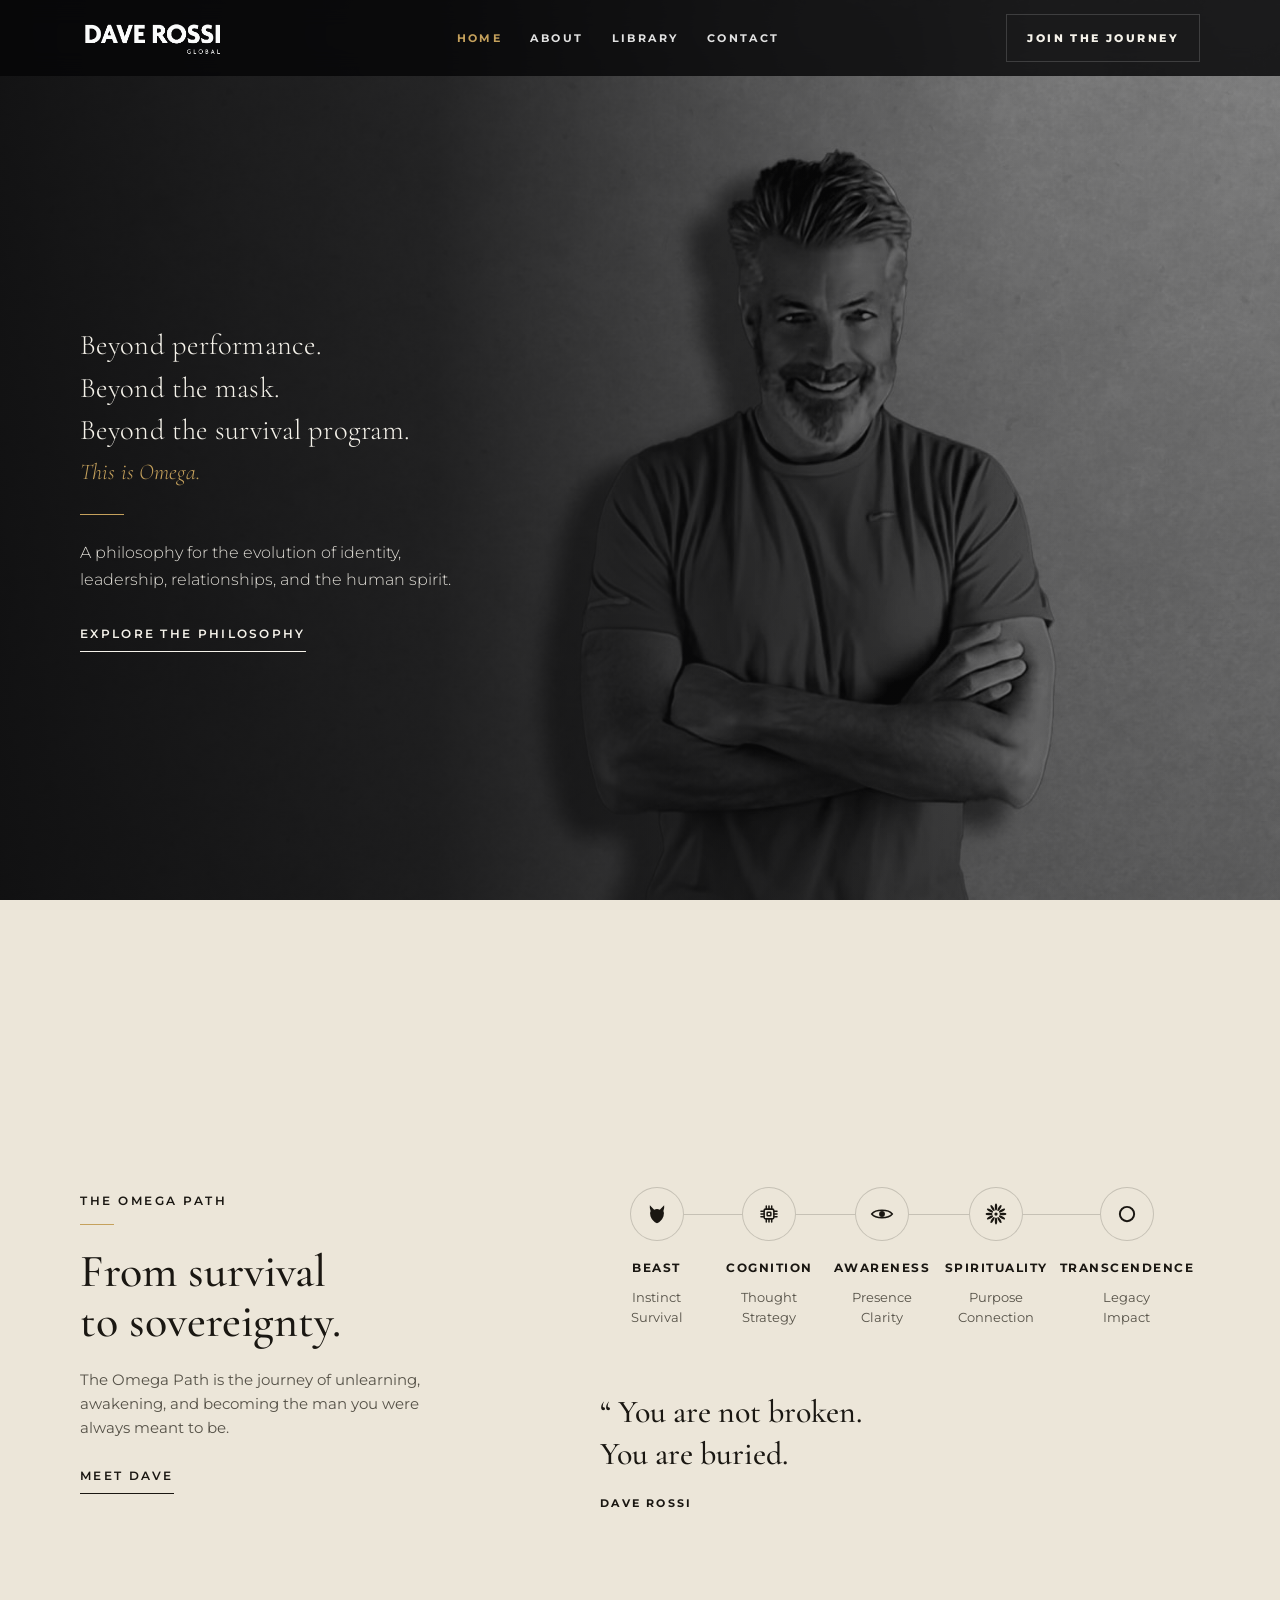
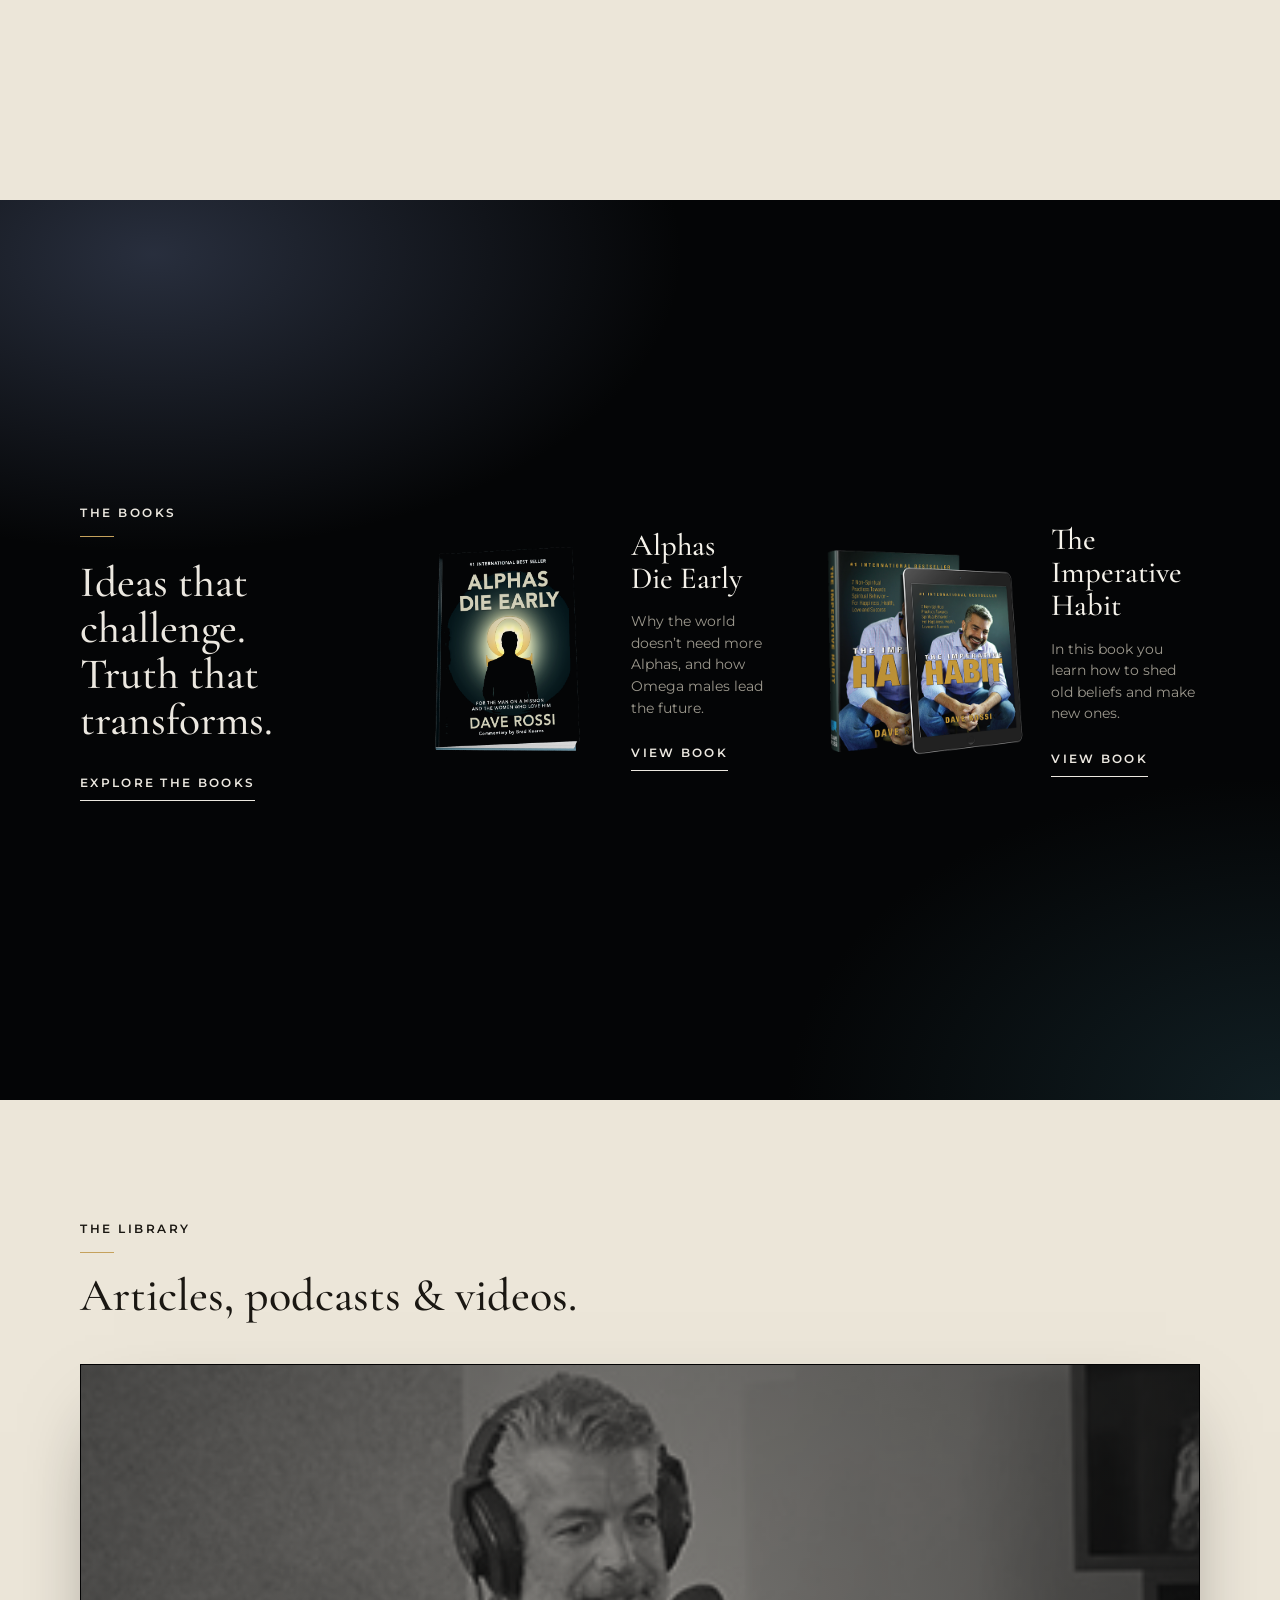
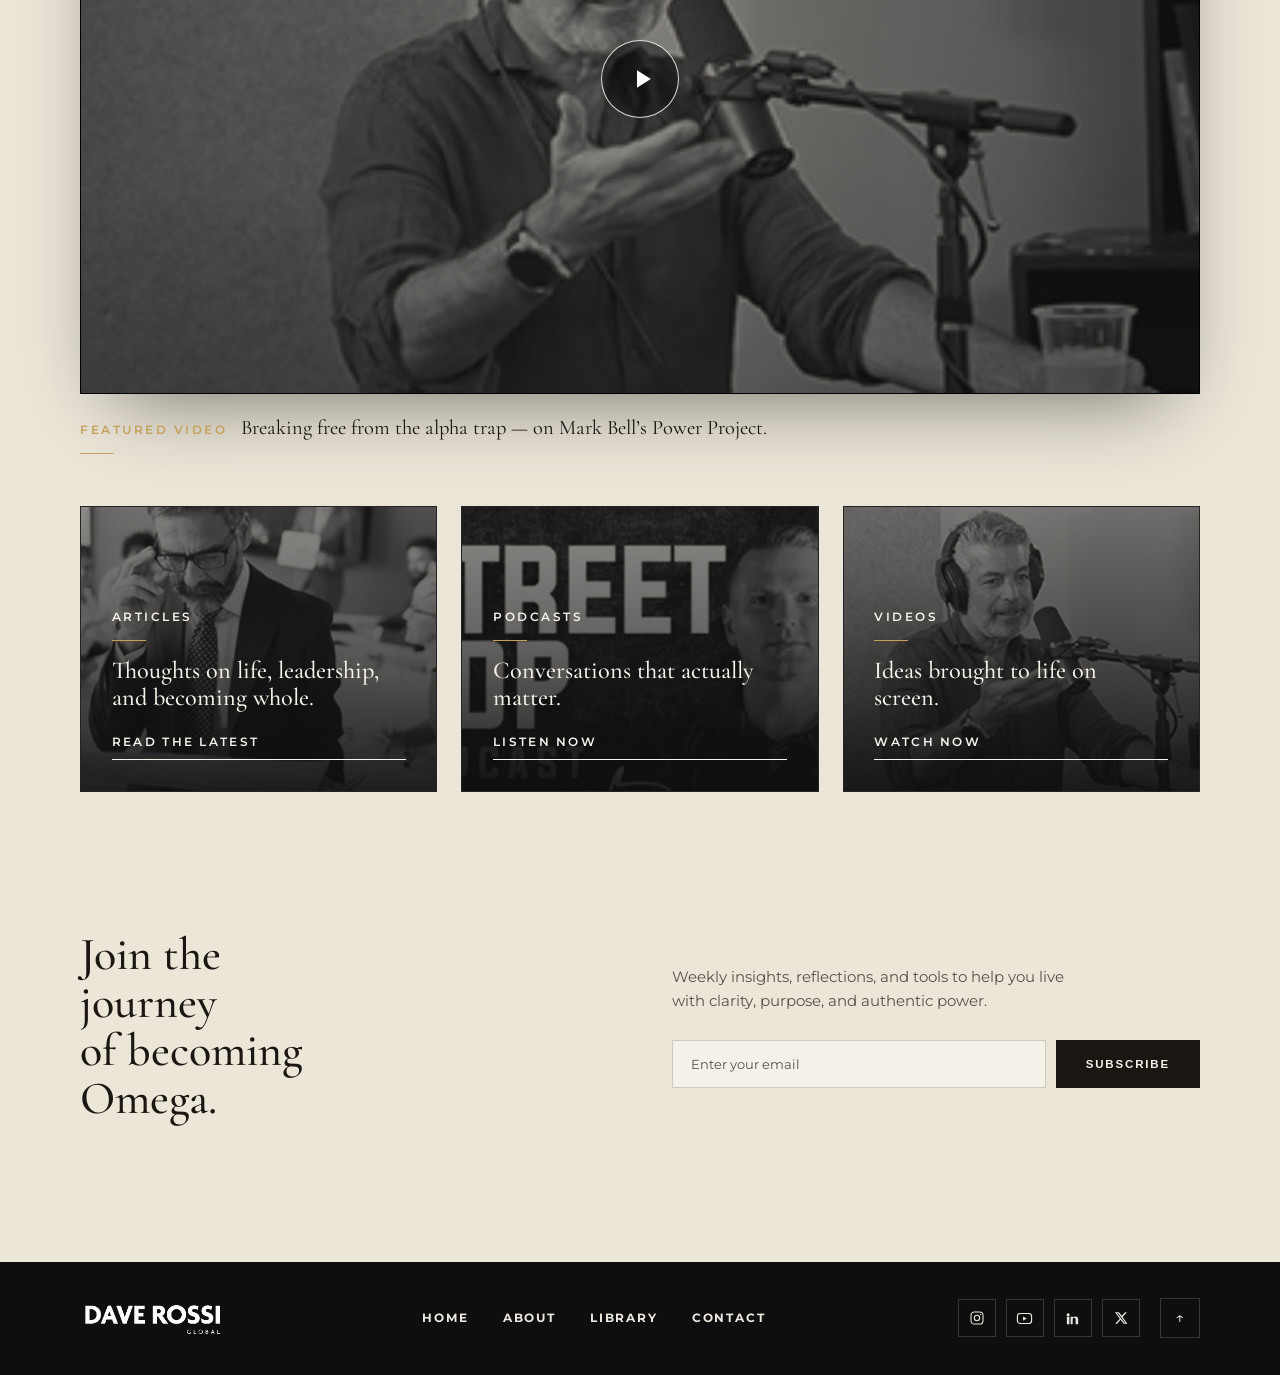
==== commit c62748ef: "Deploy site 84 files" ====
--- a/index.html
+++ b/index.html
@@ -181,6 +181,16 @@
   @media (max-width:760px){
     html{scroll-snap-type:none}
     .snap{min-height:0}
+    /* HERO (mobile): Dave peeks out on the right, text on the left, no parallax, headline pushed to the bottom */
+    .hero{background:linear-gradient(90deg, rgba(12,12,13,.93) 0%, rgba(12,12,13,.8) 34%, rgba(12,12,13,.46) 62%, rgba(12,12,13,.12) 100%), #14150F url("assets/images/home/slider_Main_New2.jpg?v=3") 85% top/cover no-repeat;background-attachment:scroll;align-items:flex-end;padding-top:96px;padding-bottom:clamp(22px,6vw,44px)}
+    .hero-inner{max-width:none}
+    .hero p{display:none}
+    .hero .ulink{display:none}
+    .hero h1{font-size:1.48rem;line-height:1.45}
+    .hero .omega{font-size:1.54rem;margin-top:.15em}
+    /* BOOKS (mobile): centred intro, books stacked underneath */
+    .books-grid{text-align:center}
+    .books-intro .ulink{margin-left:auto;margin-right:auto}
     .pillars{grid-template-columns:repeat(3,1fr);gap:32px 8px}
     .pillars::before{display:none}
     .cards{grid-template-columns:1fr;gap:16px}
@@ -189,7 +199,10 @@
   }
   @media (max-width:560px){
     .books-grid{grid-template-columns:1fr}
-    .book{grid-template-columns:120px 1fr;gap:22px}
+    /* each book: cover on top, copy below, centred */
+    .book{grid-template-columns:1fr;gap:14px;justify-items:center;max-width:360px;margin-left:auto;margin-right:auto}
+    .book .cover{width:160px}
+    .book p{margin-left:auto;margin-right:auto}
     .pillars{grid-template-columns:repeat(2,1fr)}
     .subscribe input{min-width:0}
   }
@@ -218,7 +231,6 @@
   <a href="public/about/">About</a>
   <a href="public/media/">Library</a>
   <a href="public/contact/">Contact</a>
-  <a href="#newsletter" class="nav-cta">Join the Journey</a>
 </div>
 
 <span id="top"></span>
@@ -396,9 +408,9 @@
   <div class="wrap foot">
     <a class="brand" href="index.html"><img src="assets/img/logo-cropped-2.png" alt="Dave Rossi Global" class="footer-logo" /></a>
     <nav class="foot-links">
-      <a href="public/meet-dave/">Meet Dave</a>
-      <a href="public/press/">Press</a>
-      <a href="public/events/">Events</a>
+      <a href="index.html">Home</a>
+      <a href="public/about/">About</a>
+      <a href="public/media/">Library</a>
       <a href="public/contact/">Contact</a>
     </nav>
     <div class="foot-right">
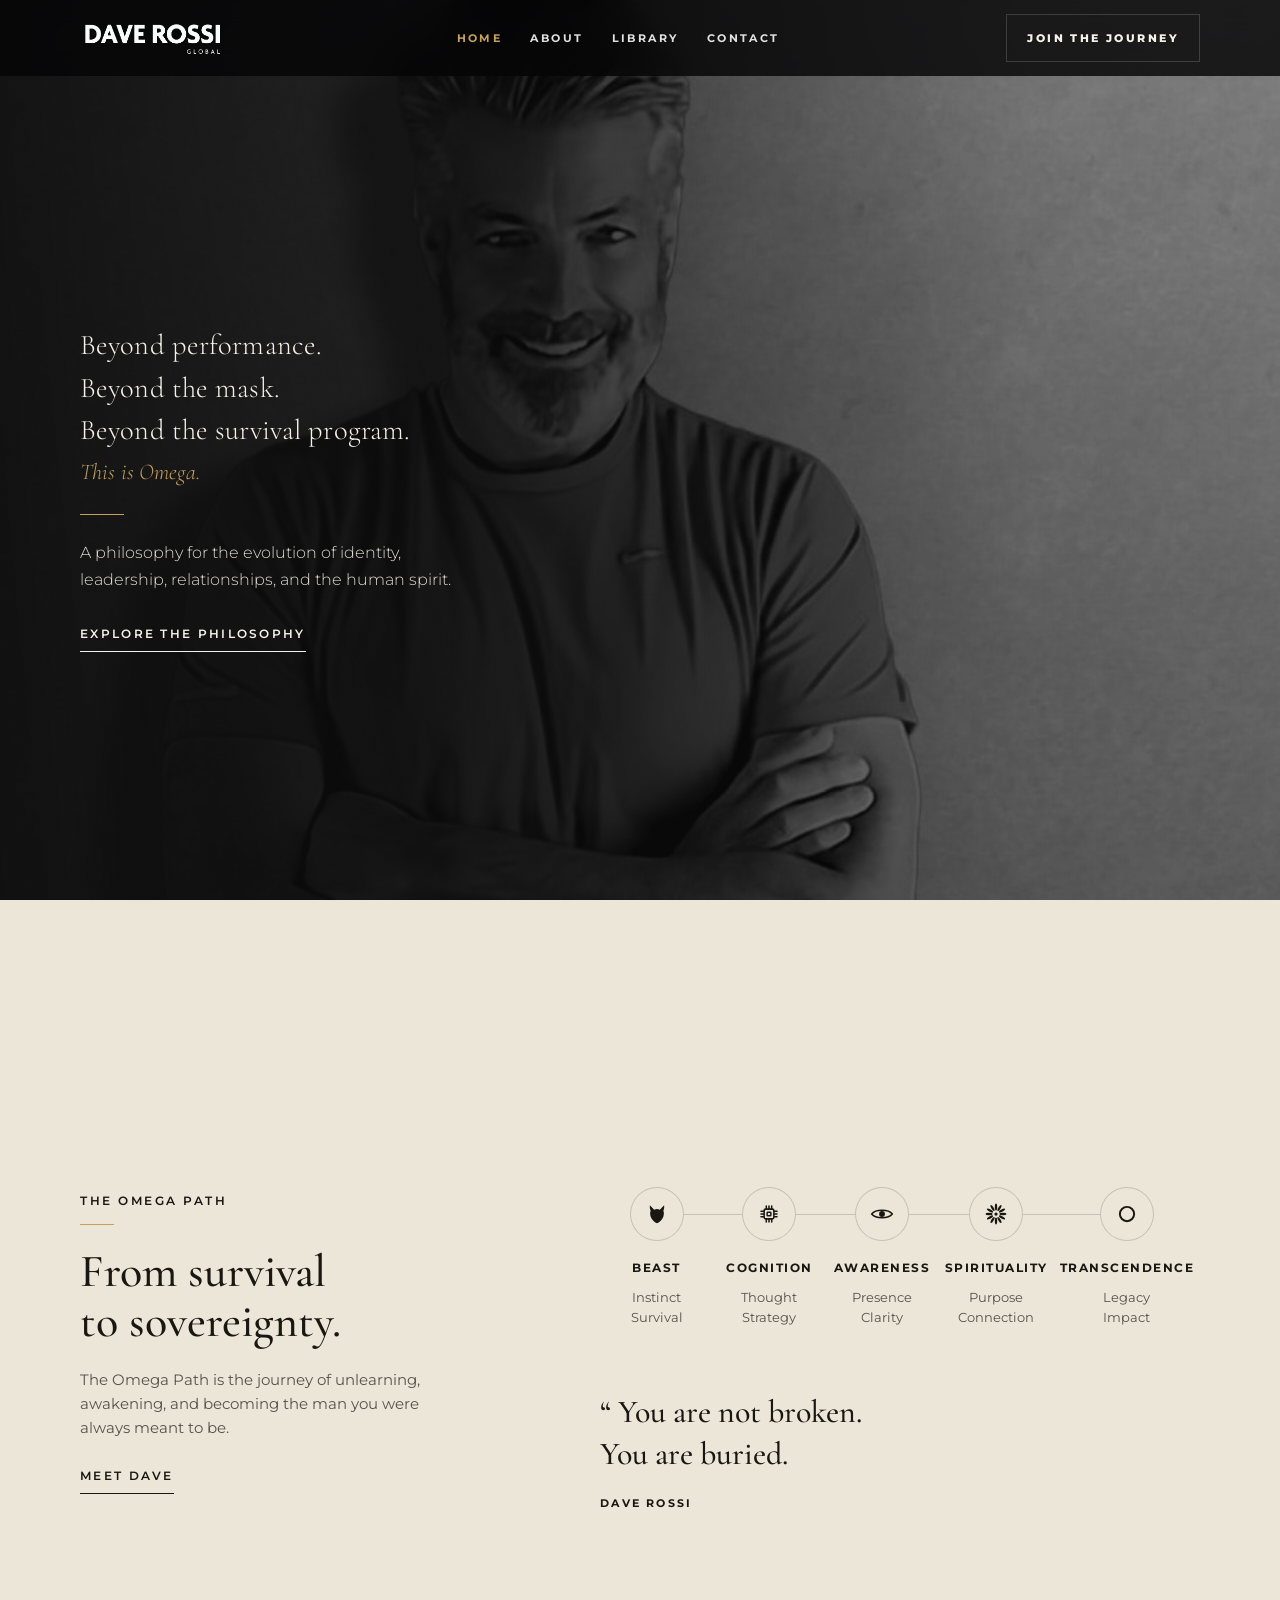
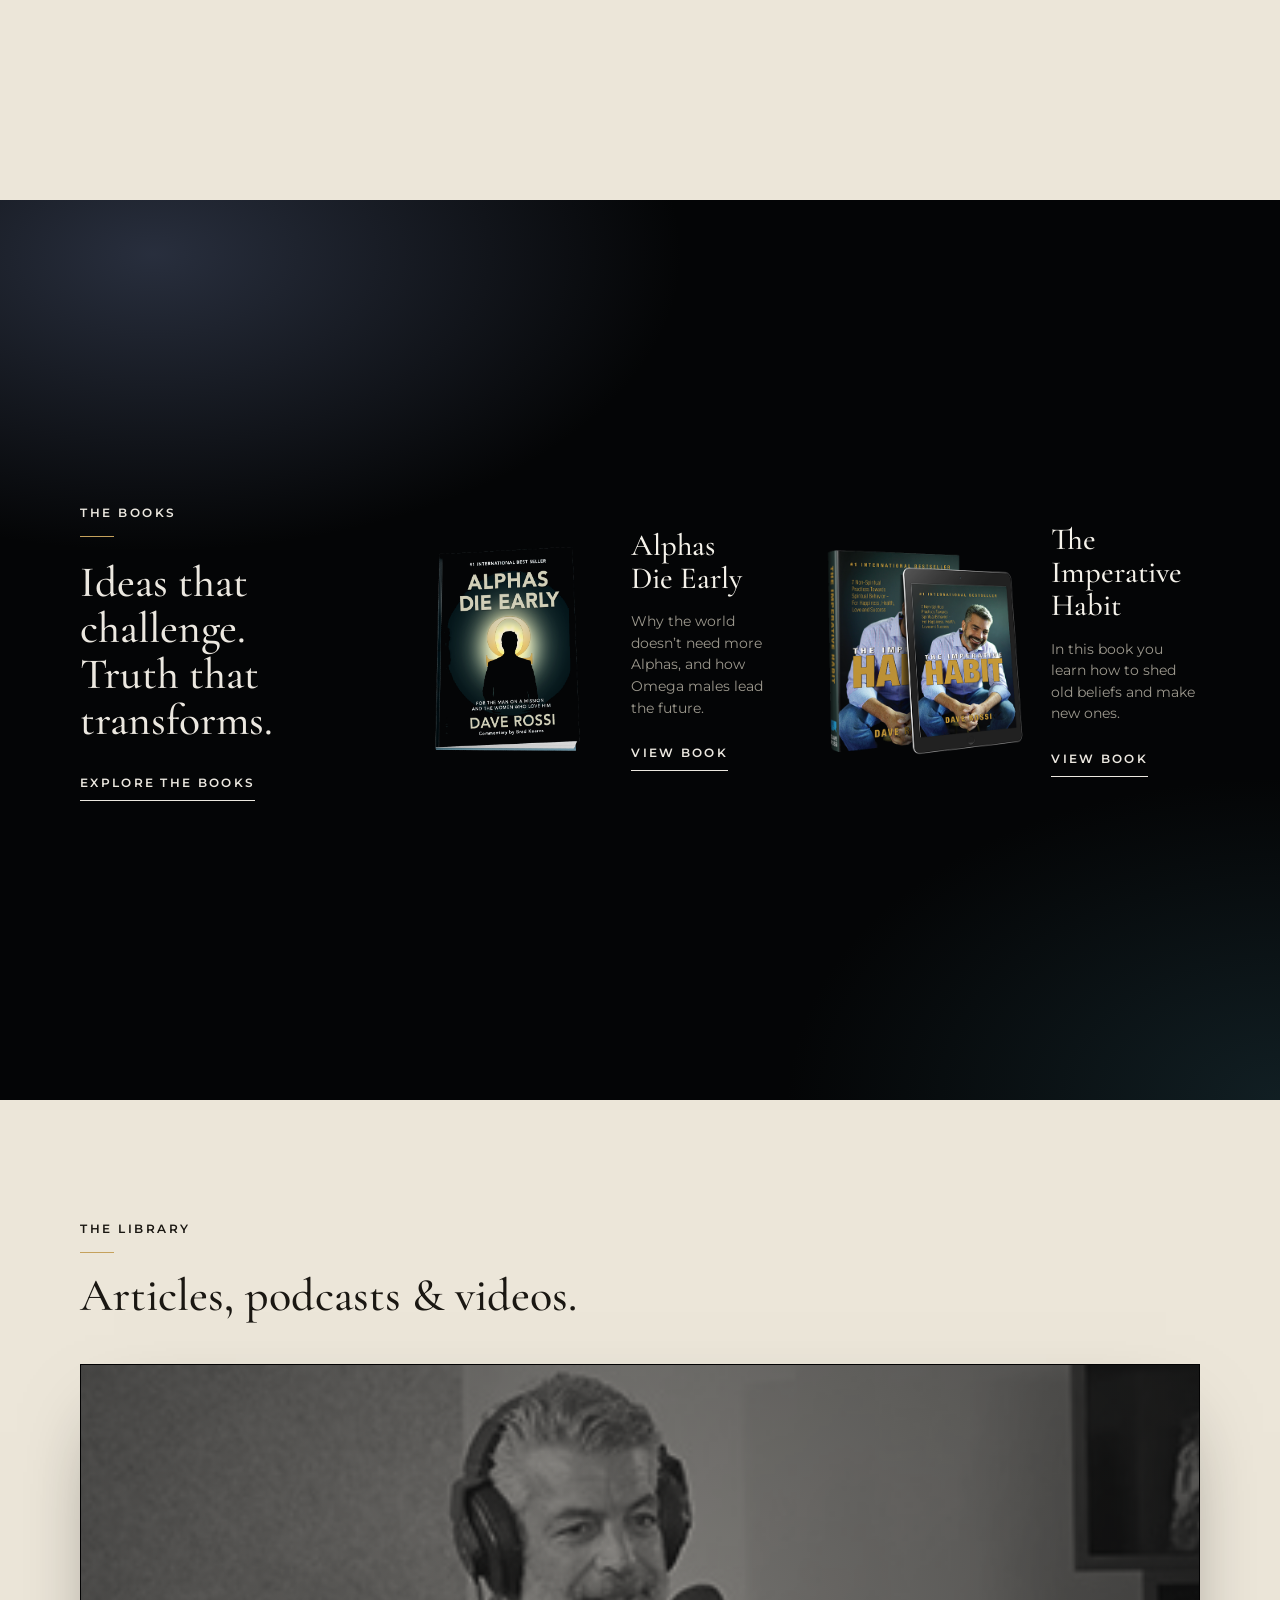
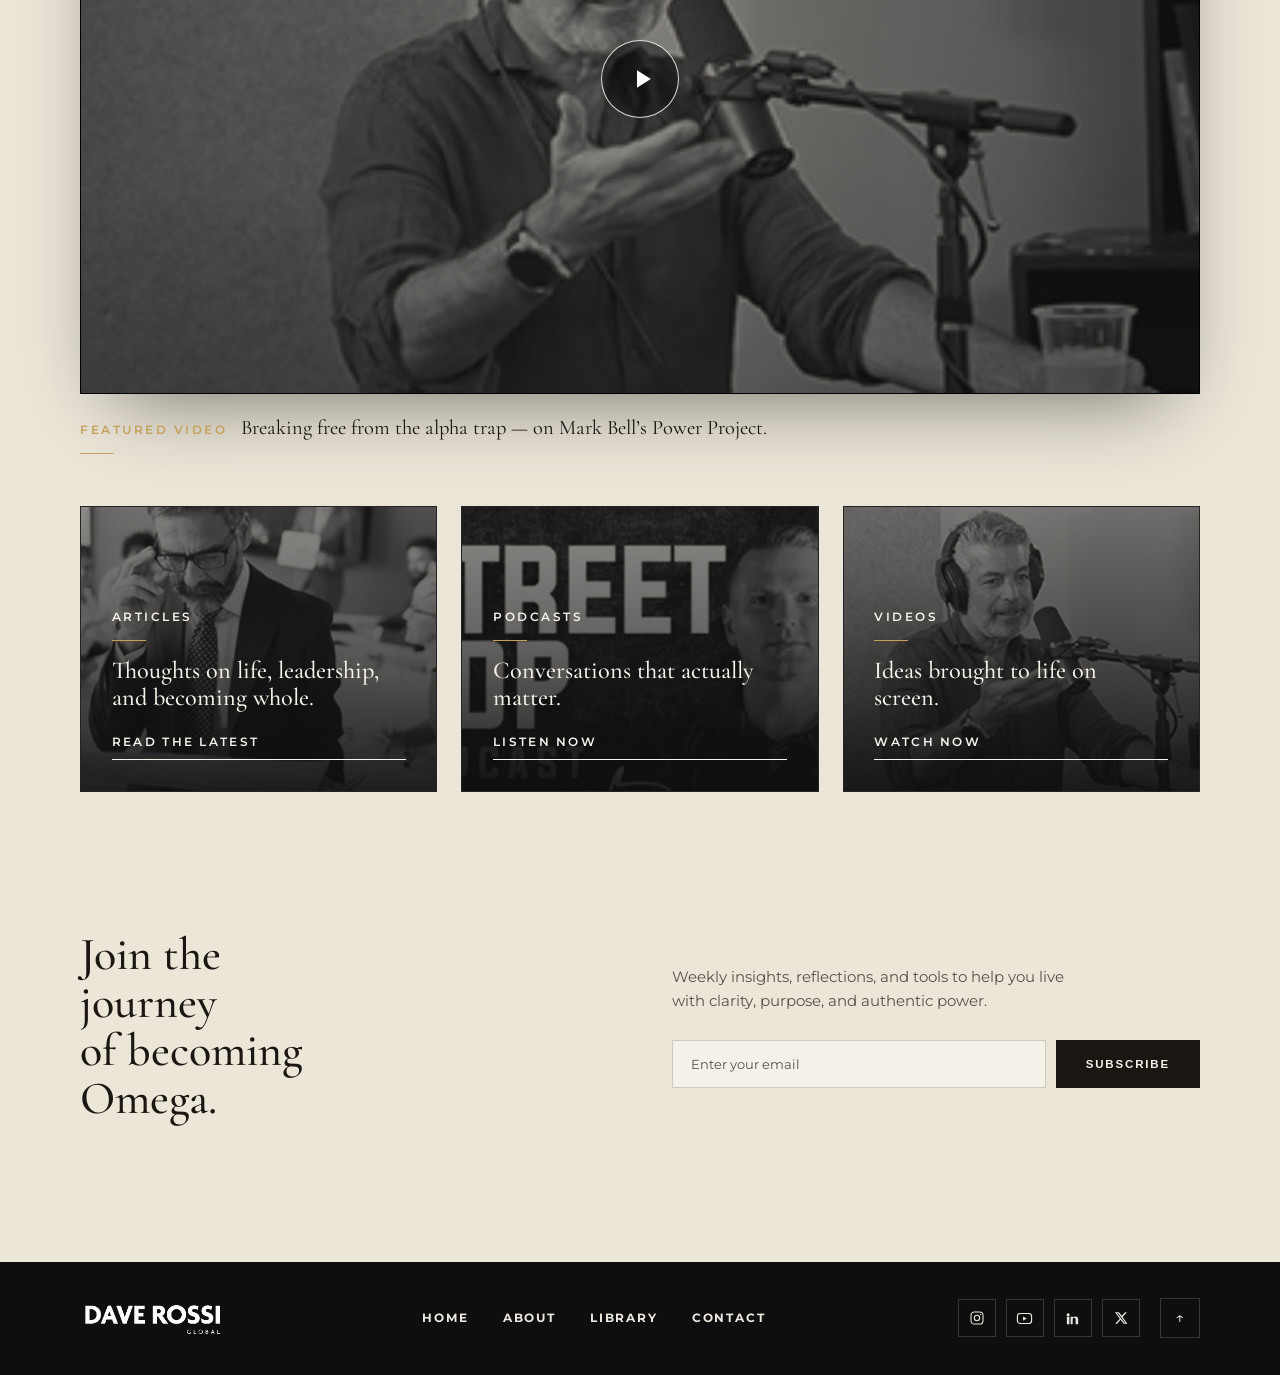
==== commit 6cb421de: "Deploy site 84 files" ====
--- a/index.html
+++ b/index.html
@@ -64,13 +64,12 @@
   /* ============================================================
      HERO (design)
      ============================================================ */
-  .hero{position:relative;min-height:100vh;min-height:100svh;display:flex;align-items:center;padding-top:76px;
-    background:
+  .hero{position:relative;overflow:hidden;min-height:100vh;min-height:100svh;display:flex;align-items:center;padding-top:76px;background:#14150F}
+  .hero .px-layer{position:absolute;left:0;right:0;top:-30%;height:160%;z-index:0;background:url("assets/images/home/slider_Main_New2.jpg?v=3") right center/cover no-repeat;will-change:transform}
+  .hero::after{content:"";position:absolute;inset:0;z-index:1;pointer-events:none;background:
       linear-gradient(90deg, rgba(12,12,13,.94) 0%, rgba(12,12,13,.8) 34%, rgba(12,12,13,.42) 58%, rgba(12,12,13,.12) 80%, rgba(12,12,13,.04) 100%),
-      linear-gradient(0deg, rgba(12,12,13,.45), rgba(12,12,13,.18)),
-      #14150F url("assets/images/home/slider_Main_New2.jpg?v=3") right center/cover no-repeat;
-    background-attachment:scroll,scroll,fixed;}
-  .hero .wrap{width:100%}
+      linear-gradient(0deg, rgba(12,12,13,.45), rgba(12,12,13,.18));}
+  .hero .wrap{position:relative;z-index:2;width:100%}
   .hero-inner{max-width:620px}
   .hero h1{font-family:var(--serif);font-weight:300;color:var(--paper);font-size:clamp(1.1rem,2.3vw,1.78rem);line-height:1.5;letter-spacing:.004em}
   .hero .omega{display:block;font-style:italic;color:var(--gold);font-size:clamp(0.81rem,1.8vw,1.41rem);line-height:1.05;margin-top:.35em}
@@ -182,7 +181,9 @@
     html{scroll-snap-type:none}
     .snap{min-height:0}
     /* HERO (mobile): Dave peeks out on the right, text on the left, no parallax, headline pushed to the bottom */
-    .hero{background:linear-gradient(90deg, rgba(12,12,13,.93) 0%, rgba(12,12,13,.8) 34%, rgba(12,12,13,.46) 62%, rgba(12,12,13,.12) 100%), #14150F url("assets/images/home/slider_Main_New2.jpg?v=3") 85% top/cover no-repeat;background-attachment:scroll;align-items:flex-end;padding-top:96px;padding-bottom:clamp(22px,6vw,44px)}
+    .hero{align-items:flex-end;padding-top:96px;padding-bottom:clamp(22px,6vw,44px)}
+    .hero .px-layer{background-position:85% top}
+    .hero::after{background:linear-gradient(90deg, rgba(12,12,13,.93) 0%, rgba(12,12,13,.8) 34%, rgba(12,12,13,.46) 62%, rgba(12,12,13,.12) 100%)}
     .hero-inner{max-width:none}
     .hero p{display:none}
     .hero .ulink{display:none}
@@ -237,6 +238,7 @@
 
 <!-- ==================== HERO ==================== -->
 <section class="hero">
+  <div class="px-layer" aria-hidden="true"></div>
   <div class="wrap">
     <div class="hero-inner">
       <h1>
@@ -431,5 +433,26 @@
   burger.addEventListener('click', function(){ drawer.classList.toggle('open'); });
   drawer.querySelectorAll('a').forEach(function(a){ a.addEventListener('click', function(){ drawer.classList.remove('open'); }); });
 </script>
+<script>
+  (function () {
+    var layers = [].slice.call(document.querySelectorAll('.px-layer'));
+    if (!layers.length || (window.matchMedia && matchMedia('(prefers-reduced-motion: reduce)').matches)) return;
+    var SPEED = 0.28, ticking = false;
+    function update() {
+      var vh = window.innerHeight;
+      for (var i = 0; i < layers.length; i++) {
+        var l = layers[i], sec = l.parentElement, r = sec.getBoundingClientRect();
+        if (r.bottom < -50 || r.top > vh + 50) continue;
+        var shift = (vh / 2 - (r.top + r.height / 2)) * SPEED;
+        l.style.transform = 'translate3d(0,' + shift.toFixed(1) + 'px,0)';
+      }
+      ticking = false;
+    }
+    function onScroll() { if (!ticking) { requestAnimationFrame(update); ticking = true; } }
+    window.addEventListener('scroll', onScroll, { passive: true });
+    window.addEventListener('resize', onScroll, { passive: true });
+    update();
+  })();
+</script>
 </body>
 </html>
